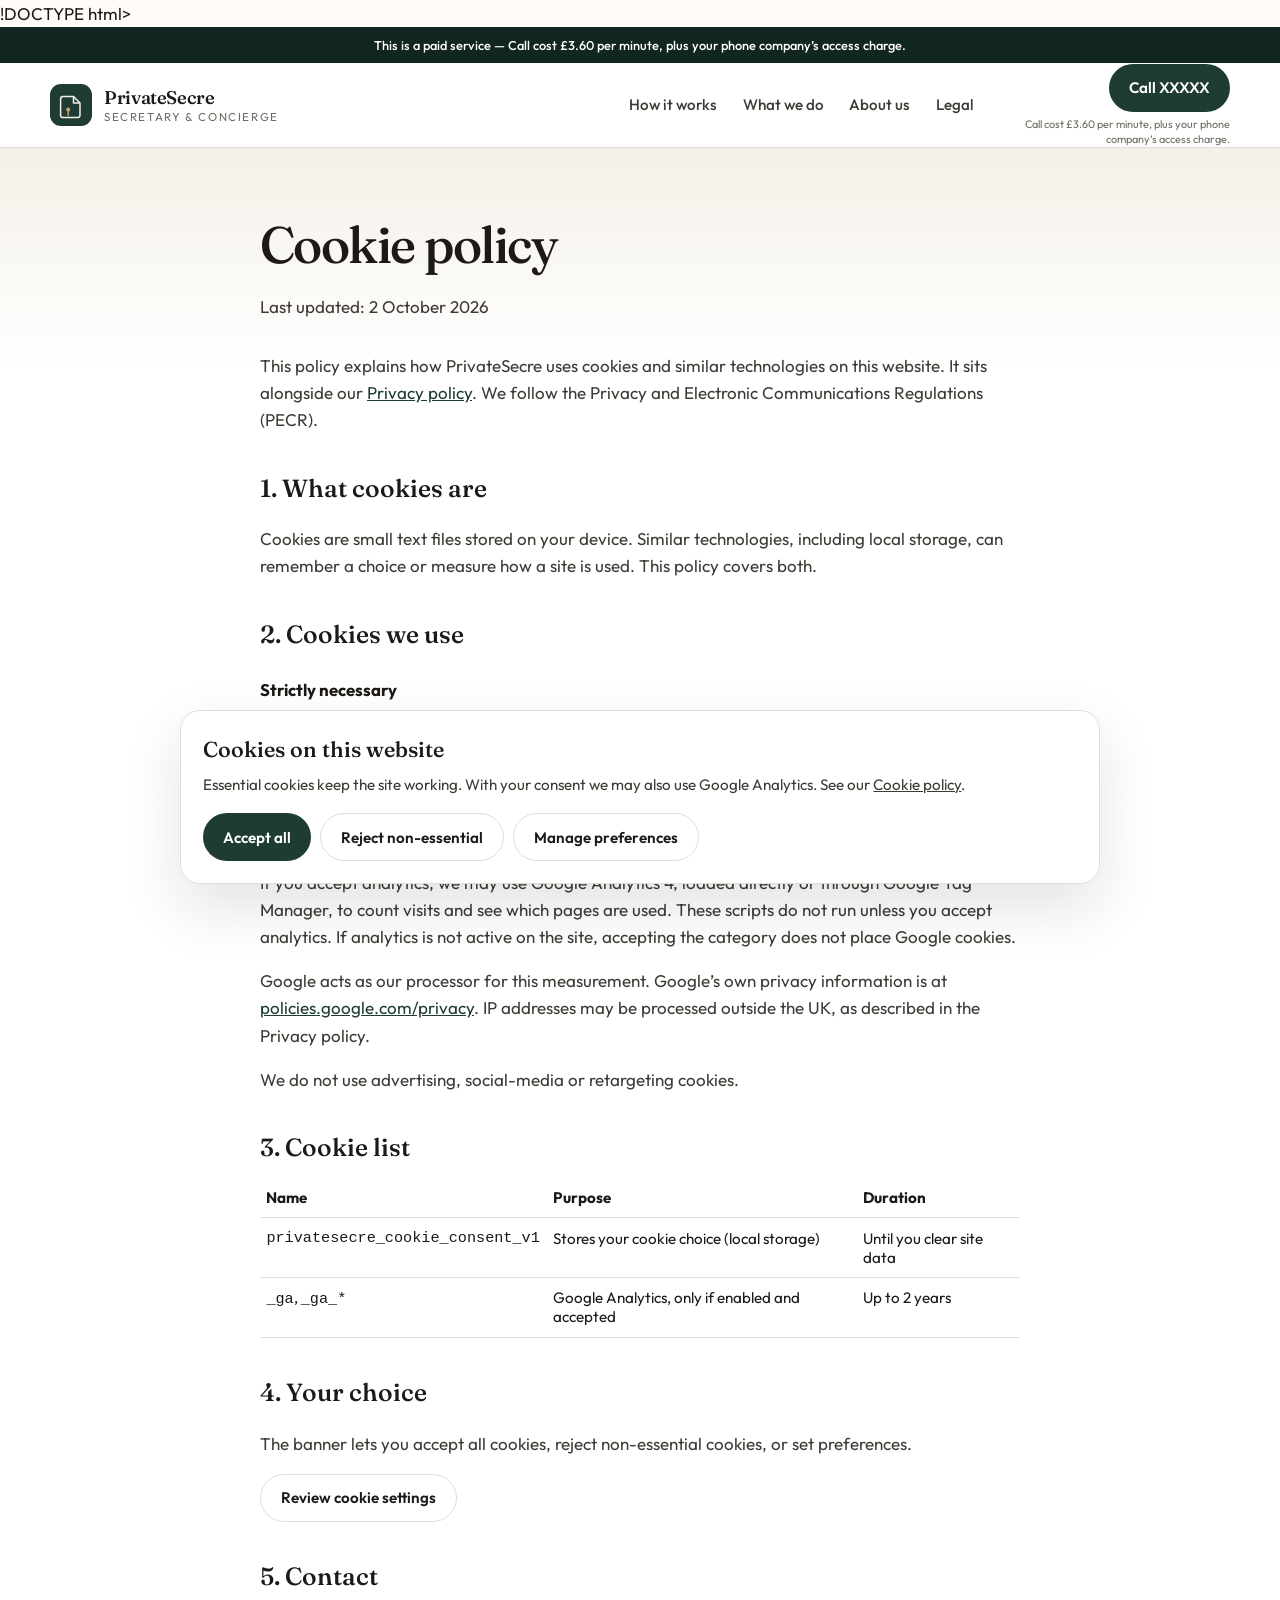
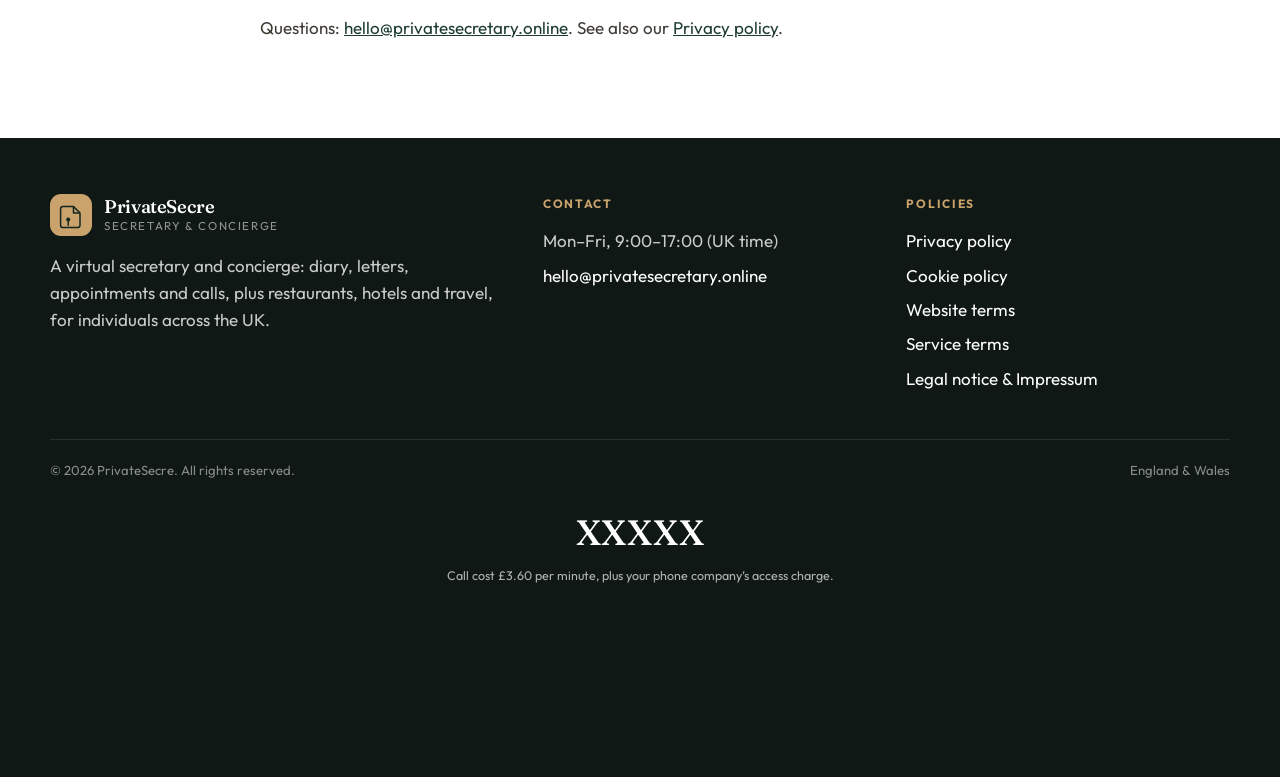
==== cookies.html @ 98eae557 "Rebrand the site as PrivateSecre for privatesecretary.online. Co-authored-by: Cursor <cursoragent@cu" ====
!DOCTYPE html>
<html lang="en-GB">
  <head>
    <meta charset="UTF-8" />
    <meta name="viewport" content="width=device-width, initial-scale=1.0" />
    <title>Cookie policy | PrivateSecre</title>
    <link rel="preconnect" href="https://fonts.googleapis.com" />
    <link rel="preconnect" href="https://fonts.gstatic.com" crossorigin />
    <link href="https://fonts.googleapis.com/css2?family=Fraunces:opsz,wght@9..144,520;9..144,560&family=Outfit:wght@400;500;600&display=swap" rel="stylesheet" />
    <link rel="stylesheet" href="css/styles.css" />
    <link rel="icon" href="favicon.svg" type="image/svg+xml" />
    <link rel="apple-touch-icon" href="favicon.svg" />
    <meta name="theme-color" content="#1e3c34" />
    <script src="js/config.js" defer></script>
    <script src="js/site.js" defer></script>
  </head>
  <body>
    <header class="site-header">
      <p class="paid-banner">This is a paid service — Call cost £3.60 per minute, plus your phone company’s access charge.</p>
      <div class="wrap header-bar">
        <a class="logo" href="index.html">
          <svg class="logo-mark" viewBox="0 0 42 42" aria-hidden="true">
            <rect width="42" height="42" rx="11" fill="#1e3c34" />
            <path d="M13 12.5h10.5L30 19v12.2a2.4 2.4 0 0 1-2.4 2.4H13a2.4 2.4 0 0 1-2.4-2.4V14.9a2.4 2.4 0 0 1 2.4-2.4z" fill="none" stroke="#f4efe6" stroke-width="1.5" stroke-linejoin="round" />
            <path d="M23.5 12.5V19H30" fill="none" stroke="#f4efe6" stroke-width="1.5" stroke-linejoin="round" />
            <circle cx="18.2" cy="25.6" r="2.05" fill="#c9a36b" />
            <path d="M18.2 27.7v3.5" stroke="#c9a36b" stroke-width="1.45" stroke-linecap="round" />
          </svg>
          <span class="logo-text"><strong>PrivateSecre</strong><span>Secretary &amp; Concierge</span></span>
        </a>
        <button class="menu-btn" type="button" aria-expanded="false" aria-label="Open menu">
          <svg width="20" height="20" viewBox="0 0 20 20" fill="none" stroke="currentColor" stroke-width="1.6"><path d="M3 5h14M3 10h14M3 15h14" /></svg>
        </button>
        <nav class="site-nav" aria-label="Primary">
          <a href="index.html#how">How it works</a>
          <a href="index.html#services">What we do</a>
          <a href="index.html#about">About us</a>
          <a href="legal.html">Legal</a>
        </nav>
        <div class="header-call">
          <a class="btn btn-navy" href="tel:XXXXX">Call XXXXX</a>
          <p class="call-note">Call cost £3.60 per minute, plus your phone company’s access charge.</p>
        </div>
      </div>
    </header>
    <main class="legal">
      <div class="wrap legal-body">
        <h1>Cookie policy</h1>
        <p class="updated">Last updated: 2 October 2026</p>
        <p>This policy explains how PrivateSecre uses cookies and similar technologies on this website. It sits alongside our <a href="privacy.html">Privacy policy</a>. We follow the Privacy and Electronic Communications Regulations (PECR).</p>
        <h2>1. What cookies are</h2>
        <p>Cookies are small text files stored on your device. Similar technologies, including local storage, can remember a choice or measure how a site is used. This policy covers both.</p>
        <h2>2. Cookies we use</h2>
        <h3>Strictly necessary</h3>
        <p>We store your cookie choice so we do not ask you on every page, and so non-essential scripts stay off until you accept them. This does not need consent under PECR. The site does not use this storage for advertising.</p>
        <h3>Analytics</h3>
        <p>If you accept analytics, we may use Google Analytics 4, loaded directly or through Google Tag Manager, to count visits and see which pages are used. These scripts do not run unless you accept analytics. If analytics is not active on the site, accepting the category does not place Google cookies.</p>
        <p>Google acts as our processor for this measurement. Google’s own privacy information is at <a href="https://policies.google.com/privacy" rel="noopener noreferrer">policies.google.com/privacy</a>. IP addresses may be processed outside the UK, as described in the Privacy policy.</p>
        <p>We do not use advertising, social-media or retargeting cookies.</p>
        <h2>3. Cookie list</h2>
        <table class="cookie-table">
          <thead><tr><th>Name</th><th>Purpose</th><th>Duration</th></tr></thead>
          <tbody>
            <tr><td><code>privatesecre_cookie_consent_v1</code></td><td>Stores your cookie choice (local storage)</td><td>Until you clear site data</td></tr>
            <tr><td><code>_ga</code>, <code>_ga_*</code></td><td>Google Analytics, only if enabled and accepted</td><td>Up to 2 years</td></tr>
          </tbody>
        </table>
        <h2>4. Your choice</h2>
        <p>The banner lets you accept all cookies, reject non-essential cookies, or set preferences.</p>
        <p><button type="button" class="btn btn-ghost" onclick="window.PRIVATESECRE_COOKIES && window.PRIVATESECRE_COOKIES.reopenBanner()">Review cookie settings</button></p>
        <h2>5. Contact</h2>
        <p>Questions: <a href="mailto:hello@privatesecretary.online">hello@privatesecretary.online</a>. See also our <a href="privacy.html">Privacy policy</a>.</p>
      </div>
    </main>
    <footer class="site-footer">
      <div class="wrap">
        <div class="footer-grid">
          <div class="footer-brand">
            <a class="logo" href="index.html">
              <svg class="logo-mark" viewBox="0 0 42 42" aria-hidden="true"><rect width="42" height="42" rx="11" fill="#c9a36b" /><path d="M13 12.5h10.5L30 19v12.2a2.4 2.4 0 0 1-2.4 2.4H13a2.4 2.4 0 0 1-2.4-2.4V14.9a2.4 2.4 0 0 1 2.4-2.4z" fill="none" stroke="#122620" stroke-width="1.5" stroke-linejoin="round" /><path d="M23.5 12.5V19H30" fill="none" stroke="#122620" stroke-width="1.5" stroke-linejoin="round" /><circle cx="18.2" cy="25.6" r="2.05" fill="#122620" /><path d="M18.2 27.7v3.5" stroke="#122620" stroke-width="1.45" stroke-linecap="round" /></svg>
              <span class="logo-text"><strong>PrivateSecre</strong><span>Secretary &amp; Concierge</span></span>
            </a>
            <p>A virtual secretary and concierge: diary, letters, appointments and calls, plus restaurants, hotels and travel, for individuals across the UK.</p>
          </div>
          <div>
            <h2>Contact</h2>
            <ul>
              <li>Mon–Fri, 9:00–17:00 (UK time)</li>
              <li><a href="mailto:hello@privatesecretary.online">hello@privatesecretary.online</a></li>
            </ul>
          </div>
          <div>
            <h2>Policies</h2>
            <ul>
              <li><a href="privacy.html">Privacy policy</a></li>
              <li><a href="cookies.html">Cookie policy</a></li>
              <li><a href="terms.html">Website terms</a></li>
              <li><a href="service.html">Service terms</a></li>
              <li><a href="legal.html">Legal notice &amp; Impressum</a></li>
            </ul>
          </div>
        </div>
        <div class="footer-base">
          <span>&copy; 2026 PrivateSecre. All rights reserved.</span>
          <span>England &amp; Wales</span>
        </div>
        <div class="footer-cta">
          <p class="footer-phone"><a href="tel:XXXXX">XXXXX</a></p>
          <p class="call-note call-note-light">Call cost £3.60 per minute, plus your phone company’s access charge.</p>
        </div>
      </div>
    </footer>
    <div id="cookie-banner" class="cookie-banner" role="dialog" aria-labelledby="cookie-title">
      <div class="cookie-card">
        <h2 id="cookie-title">Cookies on this website</h2>
        <p>Essential cookies keep the site working. With your consent we may also use Google Analytics. See our <a href="cookies.html">Cookie policy</a>.</p>
        <div class="cookie-actions">
          <button type="button" class="btn btn-navy" data-cookie-accept-all>Accept all</button>
          <button type="button" class="btn btn-ghost" data-cookie-reject>Reject non-essential</button>
          <button type="button" class="btn btn-ghost" data-cookie-manage>Manage preferences</button>
        </div>
        <div id="cookie-panel" class="cookie-panel">
          <div class="cookie-option">
            <input type="checkbox" id="cookie-essential" checked disabled />
            <div><label for="cookie-essential">Strictly necessary</label><p>Required for cookie consent. Always on.</p></div>
          </div>
          <div class="cookie-option">
            <input type="checkbox" id="cookie-analytics" />
            <div><label for="cookie-analytics">Analytics (Google)</label><p>Loaded only if you consent and tracking is switched on in our configuration.</p></div>
          </div>
          <button type="button" class="btn btn-navy" data-cookie-save>Save preferences</button>
        </div>
      </div>
    </div>
  </body>
</html>
---- css/styles.css ----
:root {
  --ink: #1c1916;
  --ink-soft: #3e3a34;
  --muted: #6f6a62;
  --line: #e4ddd2;
  --paper: #f4f0e8;
  --white: #fffcf8;
  --navy: #1e3c34;
  --navy-deep: #122620;
  --gold: #c9a36b;
  --gold-soft: #f3e8d8;
  --radius: 18px;
  --shadow: 0 24px 60px rgba(20, 24, 31, 0.12);
  --serif: "Fraunces", "Iowan Old Style", Georgia, serif;
  --sans: "Outfit", system-ui, sans-serif;
  --max: 1180px;
}

*,
*::before,
*::after {
  box-sizing: border-box;
}

html {
  scroll-behavior: smooth;
}

body {
  margin: 0;
  color: var(--ink);
  background: var(--white);
  font-family: var(--sans);
  font-size: 1.0625rem;
  line-height: 1.6;
  -webkit-font-smoothing: antialiased;
}

img {
  max-width: 100%;
  display: block;
}

a {
  color: inherit;
}

.wrap {
  width: min(100% - 2.75rem, var(--max));
  margin-inline: auto;
}

/* ——— Header ——— */
.site-header {
  position: sticky;
  top: 0;
  z-index: 50;
  background: rgba(255, 255, 255, 0.94);
  backdrop-filter: blur(16px);
  border-bottom: 1px solid var(--line);
}

.paid-banner {
  margin: 0;
  padding: 0.55rem 1.25rem;
  background: var(--navy-deep);
  color: #fff;
  text-align: center;
  font-size: 0.8rem;
  line-height: 1.45;
  font-weight: 500;
}

.header-bar {
  display: flex;
  align-items: center;
  gap: 1.5rem;
  min-height: 84px;
}

.logo {
  display: flex;
  align-items: center;
  gap: 0.75rem;
  text-decoration: none;
  flex-shrink: 0;
}

.logo-mark {
  width: 42px;
  height: 42px;
}

.logo-text {
  display: flex;
  flex-direction: column;
  line-height: 1.05;
}

.logo-text strong {
  font-family: var(--serif);
  font-weight: 560;
  font-size: 1.15rem;
  letter-spacing: -0.02em;
}

.logo-text span {
  font-size: 0.72rem;
  letter-spacing: 0.14em;
  text-transform: uppercase;
  color: var(--muted);
  margin-top: 0.2rem;
}

.site-nav {
  display: flex;
  align-items: center;
  gap: 1.6rem;
  margin-left: auto;
}

.site-nav a {
  text-decoration: none;
  font-size: 0.95rem;
  font-weight: 500;
  color: var(--ink-soft);
}

.site-nav a:hover,
.site-nav a[aria-current="page"] {
  color: var(--ink);
}

.header-call {
  display: flex;
  flex-direction: column;
  align-items: flex-end;
  gap: 0.3rem;
  margin-left: 0.75rem;
  max-width: 220px;
}

.header-call .call-note {
  text-align: right;
  font-size: 0.68rem;
}

.header-number {
  text-decoration: none;
  text-align: right;
}

.header-number small {
  display: block;
  font-size: 0.68rem;
  letter-spacing: 0.12em;
  text-transform: uppercase;
  color: var(--muted);
}

.header-number strong {
  font-family: var(--serif);
  font-size: 1.15rem;
  font-weight: 560;
  letter-spacing: 0.01em;
}

.btn {
  display: inline-flex;
  align-items: center;
  justify-content: center;
  gap: 0.45rem;
  min-height: 48px;
  padding: 0.7rem 1.25rem;
  border-radius: 999px;
  border: 0;
  text-decoration: none;
  font-family: var(--sans);
  font-weight: 600;
  font-size: 0.95rem;
  cursor: pointer;
}

.btn-navy {
  background: var(--navy);
  color: #fff;
}

.btn-navy:hover {
  background: var(--navy-deep);
}

.btn-gold {
  background: var(--gold);
  color: #1c1916;
}

.btn-gold:hover {
  filter: brightness(1.05);
}

.btn-ghost {
  background: transparent;
  color: var(--ink);
  border: 1px solid var(--line);
}

.menu-btn {
  display: none;
  margin-left: auto;
  width: 46px;
  height: 46px;
  border-radius: 12px;
  border: 1px solid var(--line);
  background: #fff;
  cursor: pointer;
}

/* ——— Hero ——— */
.hero {
  background: var(--navy-deep);
  color: #fff;
  padding: 3.5rem 0 4.5rem;
}

.hero-grid {
  display: grid;
  grid-template-columns: 1.05fr 0.95fr;
  gap: 4rem;
  align-items: center;
}

.kicker {
  display: inline-flex;
  align-items: center;
  gap: 0.6rem;
  margin: 0 0 1.25rem;
  font-size: 0.78rem;
  font-weight: 600;
  letter-spacing: 0.16em;
  text-transform: uppercase;
  color: var(--gold);
}

.kicker::before {
  content: "";
  width: 28px;
  height: 1px;
  background: var(--gold);
}

.hero h1 {
  margin: 0 0 1.25rem;
  font-family: var(--serif);
  font-weight: 520;
  font-size: clamp(2.7rem, 5vw, 4.4rem);
  line-height: 1.02;
  letter-spacing: -0.035em;
}

.hero h1 em {
  font-style: italic;
  font-weight: 480;
  color: #f4efe6;
}

.lede {
  margin: 0 0 2rem;
  max-width: 38rem;
  font-size: 1.15rem;
  color: var(--ink-soft);
}

.hero .lede {
  color: rgba(255, 255, 255, 0.78);
}

.hero .hours {
  color: rgba(255, 255, 255, 0.62);
}

.hero-actions {
  display: flex;
  flex-wrap: wrap;
  align-items: flex-start;
  gap: 1.25rem;
  margin-bottom: 1.75rem;
}

.cta {
  display: flex;
  flex-direction: column;
  align-items: flex-start;
  gap: 0.45rem;
}

.cta-center {
  align-items: center;
  text-align: center;
}

.call-note {
  margin: 0;
  max-width: 26rem;
  font-size: 0.78rem;
  line-height: 1.4;
  color: var(--muted);
}

.call-note-light {
  color: rgba(255, 255, 255, 0.68);
}

.call-note-on-navy {
  margin-top: 0.75rem;
  color: rgba(255, 255, 255, 0.72);
  text-align: right;
}

.footer-cta {
  display: flex;
  flex-direction: column;
  align-items: center;
  margin-top: 1.5rem;
}

.footer-cta .call-note,
.cta-center .call-note {
  text-align: center;
}

.btn-xl {
  min-height: 56px;
  padding: 0.9rem 1.6rem;
  font-size: 1.02rem;
}

.hours {
  margin: 0;
  color: var(--muted);
  font-size: 0.92rem;
}

.trust-row {
  display: flex;
  flex-wrap: wrap;
  gap: 0.6rem;
  margin-top: 1.75rem;
  padding: 0;
  list-style: none;
}

.trust-row li {
  padding: 0.45rem 0.75rem;
  border-radius: 999px;
  background: #fff;
  border: 1px solid var(--line);
  font-size: 0.82rem;
  color: var(--ink-soft);
}

.hero .trust-row li {
  background: rgba(255, 255, 255, 0.08);
  border-color: rgba(255, 255, 255, 0.16);
  color: rgba(255, 255, 255, 0.86);
}

.hero-stage {
  display: grid;
  grid-template-columns: minmax(0, 0.95fr) minmax(0, 1.05fr);
  gap: 3rem;
  align-items: center;
}

.hero-copy {
  padding-bottom: 0;
}

.film {
  display: grid;
  grid-template-columns: 1.15fr 0.85fr;
  grid-template-rows: 1.2fr 0.8fr;
  gap: 0.75rem;
  height: 540px;
}

.film figure {
  position: relative;
  margin: 0;
  overflow: hidden;
  border-radius: 18px;
}

.film figure:first-child {
  grid-row: 1 / span 2;
}

.film img {
  width: 100%;
  height: 100%;
  object-fit: cover;
  object-position: center;
}

.film figcaption {
  position: absolute;
  left: 12px;
  bottom: 12px;
  padding: 0.32rem 0.7rem;
  border-radius: 999px;
  background: rgba(255, 255, 255, 0.94);
  font-size: 0.7rem;
  font-weight: 600;
  letter-spacing: 0.12em;
  text-transform: uppercase;
  color: var(--navy);
}

.hero-figure {
  position: relative;
  margin: 0;
}

.hero-figure img {
  width: 100%;
  height: 620px;
  object-fit: cover;
  border-radius: 28px;
  box-shadow: var(--shadow);
}

.hero-card {
  position: absolute;
  left: -28px;
  bottom: 28px;
  width: min(280px, 80%);
  padding: 1.15rem 1.2rem;
  background: #fff;
  border-radius: 16px;
  box-shadow: var(--shadow);
}

.hero-card span {
  display: block;
  font-size: 0.72rem;
  letter-spacing: 0.12em;
  text-transform: uppercase;
  color: var(--muted);
}

.hero-card strong {
  display: block;
  margin-top: 0.25rem;
  font-family: var(--serif);
  font-size: 1.55rem;
  font-weight: 560;
}

.hero-card p {
  margin: 0.35rem 0 0;
  font-size: 0.88rem;
  color: var(--ink-soft);
}

/* ——— Sections ——— */
.section {
  padding: 5.5rem 0;
}

.section-paper {
  background: var(--paper);
}

.section-head {
  display: grid;
  grid-template-columns: 180px 1fr;
  gap: 2rem;
  margin-bottom: 2.75rem;
  align-items: start;
}

.section-index {
  font-size: 0.78rem;
  letter-spacing: 0.16em;
  text-transform: uppercase;
  color: var(--gold);
  font-weight: 600;
}

.section-head h2 {
  margin: 0 0 0.6rem;
  font-family: var(--serif);
  font-weight: 520;
  font-size: clamp(2rem, 3.4vw, 3rem);
  letter-spacing: -0.03em;
  line-height: 1.08;
}

.section-head p {
  margin: 0;
  max-width: 40rem;
  color: var(--ink-soft);
}

.split {
  display: grid;
  grid-template-columns: 1.05fr 0.95fr;
  gap: 3.5rem;
  align-items: center;
}

.portrait {
  margin: 0;
  position: relative;
}

.portrait img {
  width: 100%;
  height: 460px;
  object-fit: cover;
  object-position: center;
  border-radius: 24px;
}

.portrait figcaption {
  margin-top: 0.75rem;
  font-size: 0.82rem;
  color: var(--muted);
}

.copy p {
  margin: 0 0 1rem;
  color: var(--ink-soft);
}

.copy p:last-child {
  margin-bottom: 0;
}

.services {
  display: grid;
  grid-template-columns: 1fr 1fr;
  gap: 0;
  border-top: 1px solid var(--line);
}

.service {
  padding: 1.6rem 1.5rem 1.6rem 0;
  border-bottom: 1px solid var(--line);
}

.service:nth-child(odd) {
  padding-right: 2.5rem;
  border-right: 1px solid var(--line);
}

.service:nth-child(even) {
  padding-left: 2.5rem;
}

.service-no {
  display: block;
  margin-bottom: 0.45rem;
  font-size: 0.75rem;
  letter-spacing: 0.14em;
  color: var(--gold);
  font-weight: 600;
}

.service h3 {
  margin: 0 0 0.4rem;
  font-size: 1.15rem;
  font-weight: 600;
}

.service p {
  margin: 0;
  color: var(--ink-soft);
  font-size: 0.98rem;
}

.reasons {
  display: grid;
  grid-template-columns: repeat(3, 1fr);
  gap: 1.25rem;
}

.reason {
  padding: 1.6rem 1.4rem 1.5rem;
  background: #fff;
  border-radius: 20px;
  border: 1px solid var(--line);
}

.reason h3 {
  margin: 0.9rem 0 0.45rem;
  font-family: var(--serif);
  font-weight: 520;
  font-size: 1.45rem;
}

.reason p {
  margin: 0;
  color: var(--ink-soft);
  font-size: 0.98rem;
}

.reason-icon {
  width: 42px;
  height: 42px;
  border-radius: 12px;
  display: grid;
  place-items: center;
  background: var(--gold-soft);
  color: #7a5b2e;
}

/* ——— Collage, scenes, gallery ——— */
.collage {
  display: grid;
  grid-template-columns: 1.35fr 0.9fr;
  grid-template-rows: 1fr 1fr;
  gap: 0.8rem;
  min-height: 560px;
}

.collage figure {
  position: relative;
  margin: 0;
  overflow: hidden;
  border-radius: 24px;
  box-shadow: var(--shadow);
}

.collage-main {
  grid-row: 1 / span 2;
}

.collage img {
  width: 100%;
  height: 100%;
  object-fit: cover;
}

.collage figcaption {
  position: absolute;
  left: 14px;
  bottom: 14px;
  padding: 0.38rem 0.75rem;
  border-radius: 999px;
  background: rgba(255, 255, 255, 0.94);
  font-size: 0.72rem;
  font-weight: 600;
  letter-spacing: 0.12em;
  text-transform: uppercase;
  color: var(--navy);
}

.scenes {
  padding: 2.75rem 0 0.5rem;
  background: #fff;
}

.scenes-row {
  display: grid;
  grid-template-columns: repeat(4, 1fr);
  gap: 0.8rem;
}

.scene {
  position: relative;
  display: block;
  height: 240px;
  border-radius: 18px;
  overflow: hidden;
  text-decoration: none;
}

.scene img {
  width: 100%;
  height: 100%;
  object-fit: cover;
  object-position: center;
  transition: transform 0.45s ease;
}

.scene:hover img {
  transform: scale(1.06);
}

.scene::after {
  content: "";
  position: absolute;
  inset: 0;
  background: linear-gradient(180deg, transparent 35%, rgba(12, 18, 32, 0.62));
}

.scene span {
  position: absolute;
  z-index: 1;
  left: 14px;
  bottom: 12px;
  color: #fff;
  font-weight: 600;
  letter-spacing: 0.01em;
}

.gallery {
  display: grid;
  grid-template-columns: repeat(3, 1fr);
  gap: 1.1rem;
}

.shot {
  background: #fff;
  border-radius: 22px;
  overflow: hidden;
  border: 1px solid rgba(28, 43, 74, 0.08);
  box-shadow: 0 16px 40px rgba(20, 24, 31, 0.06);
}

.shot img {
  width: 100%;
  height: 188px;
  object-fit: cover;
}

.shot-body {
  padding: 0.95rem 1.05rem 1.15rem;
}

.shot-body span {
  font-size: 0.72rem;
  letter-spacing: 0.14em;
  color: var(--gold);
  font-weight: 600;
}

.shot-body h3 {
  margin: 0.2rem 0 0.35rem;
  font-size: 1.12rem;
  font-weight: 600;
}

.shot-body p {
  margin: 0;
  color: var(--ink-soft);
  font-size: 0.92rem;
}

.steps {
  display: grid;
  grid-template-columns: repeat(3, 1fr);
  gap: 1.1rem;
  margin: 0;
  padding: 0;
  list-style: none;
}

.steps li {
  background: #fff;
  border-radius: 22px;
  overflow: hidden;
  border: 1px solid var(--line);
}

.steps img {
  width: 100%;
  height: 176px;
  object-fit: cover;
}

.steps li > div {
  padding: 1rem 1.1rem 1.2rem;
}

.steps span {
  font-family: var(--serif);
  font-size: 1.7rem;
  color: var(--gold);
  line-height: 1;
}

.steps h3 {
  margin: 0.2rem 0 0.35rem;
  font-family: var(--serif);
  font-weight: 520;
  font-size: 1.45rem;
}

.steps p {
  margin: 0;
  color: var(--ink-soft);
  font-size: 0.95rem;
}

.section-why {
  background: #fff;
  border-top: 1px solid var(--line);
}

.rail {
  display: grid;
  grid-template-columns: repeat(3, 1fr);
  gap: 0;
  margin: 0;
  padding: 0;
  list-style: none;
  border-top: 1px solid var(--line);
}

.rail li {
  padding: 1.4rem 1.5rem 0 0;
  border-right: 1px solid var(--line);
}

.rail li:last-child {
  border-right: 0;
  padding-right: 0;
}

.rail li + li {
  padding-left: 1.5rem;
}

.rail img {
  width: 100%;
  height: 220px;
  object-fit: cover;
  object-position: center;
  border-radius: 18px;
  margin-bottom: 1.1rem;
}

.rail span {
  font-family: var(--serif);
  font-size: 1.7rem;
  color: var(--gold);
  line-height: 1;
}

.rail h3 {
  margin: 0.2rem 0 0.35rem;
  font-family: var(--serif);
  font-weight: 520;
  font-size: 1.45rem;
}

.rail p {
  margin: 0;
  color: var(--ink-soft);
  font-size: 0.95rem;
}

.desk {
  display: grid;
  grid-template-columns: 1.05fr 0.95fr;
  gap: 2.5rem;
  align-items: start;
}

.desk-label {
  margin: 0 0 0.4rem;
  font-size: 0.78rem;
  font-weight: 600;
  letter-spacing: 0.16em;
  text-transform: uppercase;
  color: var(--gold);
}

.ledger {
  margin: 0;
  padding: 0;
  list-style: none;
}

.ledger li {
  display: grid;
  grid-template-columns: 2.4rem 1fr;
  gap: 0.85rem;
  padding: 1rem 0;
  border-bottom: 1px solid var(--line);
}

.ledger span {
  font-family: var(--serif);
  font-size: 1.05rem;
  color: var(--gold);
  padding-top: 0.15rem;
}

.ledger h3 {
  margin: 0 0 0.2rem;
  font-size: 1.08rem;
  font-weight: 600;
}

.ledger p {
  margin: 0;
  color: var(--ink-soft);
  font-size: 0.95rem;
}

.desk-bookings {
  display: grid;
  gap: 0.85rem;
}

.booking {
  display: grid;
  grid-template-columns: 148px 1fr;
  gap: 1rem;
  align-items: center;
  padding: 0.7rem;
  background: #fff;
  border-radius: 18px;
  border: 1px solid rgba(28, 43, 74, 0.08);
}

.booking img {
  width: 148px;
  height: 112px;
  object-fit: cover;
  object-position: center;
  border-radius: 12px;
}

.booking span {
  font-size: 0.72rem;
  letter-spacing: 0.14em;
  color: var(--gold);
  font-weight: 600;
}

.booking h3 {
  margin: 0.1rem 0 0.25rem;
  font-size: 1.05rem;
}

.booking p {
  margin: 0;
  color: var(--ink-soft);
  font-size: 0.9rem;
}

.about-layout {
  display: grid;
  grid-template-columns: 1.05fr 0.95fr;
  gap: 3.5rem;
  align-items: start;
}

.about-intro h2 {
  margin: 0 0 0.7rem;
  font-family: var(--serif);
  font-weight: 520;
  font-size: clamp(2rem, 3.4vw, 3rem);
  letter-spacing: -0.03em;
  line-height: 1.08;
}

.about-lead {
  margin: 0 0 1.25rem;
  color: var(--ink-soft);
  font-size: 1.08rem;
}

.about-layout .portrait img {
  height: 560px;
}

.section-head-light h2 {
  color: #fff;
}

.section-head-light p {
  color: rgba(255, 255, 255, 0.78);
}

.section-why .reason {
  background: var(--paper);
  border: 0;
}

/* ——— Call band ——— */
.call-band {
  margin: 0;
  padding: 0;
  background: var(--navy);
}

.call-panel {
  display: grid;
  grid-template-columns: 1.2fr 0.8fr;
  gap: 2rem;
  align-items: center;
  padding: 3.25rem 0;
  border-radius: 0;
  background: transparent;
  color: #fff;
  overflow: hidden;
  position: relative;
}

.call-panel h2 {
  margin: 0 0 0.6rem;
  font-family: var(--serif);
  font-weight: 500;
  font-size: clamp(2rem, 3vw, 2.8rem);
  letter-spacing: -0.03em;
  line-height: 1.08;
}

.call-panel p {
  margin: 0;
  color: rgba(255, 255, 255, 0.78);
  max-width: 36rem;
}

.call-side {
  justify-self: end;
  text-align: right;
}

.call-side .big-number {
  display: block;
  margin: 0 0 1rem;
  font-family: var(--serif);
  font-size: clamp(1.8rem, 3vw, 2.4rem);
  text-decoration: none;
  letter-spacing: 0.01em;
}

.call-side small {
  display: block;
  margin-bottom: 1rem;
  color: rgba(255, 255, 255, 0.65);
}

.mid-cta {
  margin-top: 2.25rem;
}

/* ——— Footer ——— */
.site-footer {
  background: #101816;
  color: rgba(255, 255, 255, 0.78);
  padding: 3.5rem 0 1.5rem;
}

body:has(#cookie-banner.is-visible) .site-footer {
  padding-bottom: 12rem;
}

.footer-grid {
  display: grid;
  grid-template-columns: 1.4fr 1fr 1fr;
  gap: 2.5rem;
  padding-bottom: 2.5rem;
  border-bottom: 1px solid rgba(255, 255, 255, 0.1);
}

.site-footer .logo-text strong,
.site-footer .logo-text span {
  color: #fff;
}

.site-footer .logo-text span {
  color: rgba(255, 255, 255, 0.55);
}

.footer-brand p {
  margin: 1rem 0 0;
  max-width: 28rem;
}

.site-footer h2 {
  margin: 0 0 0.9rem;
  font-size: 0.75rem;
  letter-spacing: 0.14em;
  text-transform: uppercase;
  color: var(--gold);
}

.site-footer ul {
  margin: 0;
  padding: 0;
  list-style: none;
}

.site-footer li {
  margin: 0 0 0.45rem;
}

.site-footer a {
  color: #fff;
  text-decoration: none;
}

.site-footer a:hover {
  text-decoration: underline;
}

.footer-phone {
  scroll-margin: 8rem 0 2rem;
  margin: 0 0 0.35rem;
  text-align: center;
  font-family: var(--serif);
  font-size: clamp(1.7rem, 3vw, 2.2rem);
  letter-spacing: 0.02em;
  font-weight: 520;
}

.footer-phone a {
  color: #fff;
  text-decoration: none;
}

.footer-base {
  display: flex;
  justify-content: space-between;
  gap: 1rem;
  flex-wrap: wrap;
  padding-top: 1.25rem;
  font-size: 0.82rem;
  color: rgba(255, 255, 255, 0.5);
}

/* ——— Legal ——— */
.legal {
  padding: 3.5rem 0 5rem;
  background: linear-gradient(180deg, var(--paper), #fff 220px);
}

.legal h1 {
  margin: 0 0 0.4rem;
  font-family: var(--serif);
  font-weight: 520;
  font-size: clamp(2.2rem, 4vw, 3.2rem);
  letter-spacing: -0.03em;
}

.updated {
  margin: 0 0 2rem;
  color: var(--muted);
}

.legal-body {
  max-width: 760px;
}

.legal-body h2 {
  margin: 2.2rem 0 0.6rem;
  font-family: var(--serif);
  font-weight: 540;
  font-size: 1.55rem;
}

.legal-body h3 {
  margin: 1.4rem 0 0.4rem;
  font-size: 1.05rem;
}

.legal-body p,
.legal-body li {
  color: var(--ink-soft);
}

.legal-body a {
  color: var(--navy);
}

.ph {
  background: var(--gold-soft);
  color: #6b4e24;
  padding: 0.05em 0.35em;
  border-radius: 4px;
  font-family: ui-monospace, monospace;
  font-size: 0.88em;
}

.cookie-table {
  width: 100%;
  border-collapse: collapse;
  font-size: 0.95rem;
}

.cookie-table th,
.cookie-table td {
  text-align: left;
  padding: 0.65rem 0.4rem;
  border-bottom: 1px solid var(--line);
  vertical-align: top;
}

/* ——— Cookies ——— */
.cookie-banner {
  position: fixed;
  z-index: 80;
  left: 1rem;
  right: 1rem;
  bottom: 1rem;
  display: none;
}

.cookie-banner.is-visible {
  display: block;
}

.cookie-card {
  width: min(920px, 100%);
  margin: 0 auto;
  padding: 1.35rem 1.4rem;
  background: #fff;
  border: 1px solid var(--line);
  border-radius: 20px;
  box-shadow: var(--shadow);
}

.cookie-card h2 {
  margin: 0 0 0.35rem;
  font-family: var(--serif);
  font-size: 1.35rem;
  font-weight: 540;
}

.cookie-card p {
  margin: 0 0 1rem;
  color: var(--ink-soft);
  font-size: 0.95rem;
}

.cookie-actions {
  display: flex;
  flex-wrap: wrap;
  gap: 0.55rem;
}

.cookie-panel {
  display: none;
  margin-top: 1rem;
  padding-top: 1rem;
  border-top: 1px solid var(--line);
}

.cookie-panel.is-open {
  display: block;
}

.cookie-option {
  display: flex;
  gap: 0.75rem;
  margin-bottom: 0.9rem;
}

.cookie-option label {
  font-weight: 600;
}

.cookie-option p {
  margin: 0.2rem 0 0;
  font-size: 0.85rem;
}

@media (max-width: 980px) {
  .menu-btn {
    display: grid;
    place-items: center;
  }

  .site-nav,
  .header-call {
    display: none;
  }

  .site-header.is-open .site-nav,
  .site-header.is-open .header-call {
    display: flex;
  }

  .site-header.is-open .header-bar {
    flex-wrap: wrap;
    padding-bottom: 1rem;
  }

  .site-header.is-open .site-nav {
    order: 4;
    width: 100%;
    flex-direction: column;
    align-items: flex-start;
    margin: 0;
    padding-top: 0.5rem;
    gap: 0.85rem;
  }

  .site-header.is-open .header-call {
    order: 5;
    width: 100%;
    max-width: none;
    margin: 0;
    padding: 0.75rem 0 0;
    align-items: flex-start;
    border-top: 1px solid var(--line);
  }

  .site-header.is-open .header-call .call-note,
  .call-note-on-navy {
    text-align: left;
  }

  .hero-grid,
  .hero-stage,
  .split,
  .reasons,
  .footer-grid,
  .call-panel,
  .section-head,
  .collage,
  .gallery,
  .steps,
  .rail,
  .desk,
  .about-layout {
    grid-template-columns: 1fr;
  }

  .hero-copy {
    padding-bottom: 0;
  }

  .hero {
    padding-bottom: 2.75rem;
  }

  .film {
    height: auto;
    grid-template-rows: 280px 190px;
  }

  .scenes {
    padding-top: 1.75rem;
  }

  .scene {
    height: 180px;
  }

  .rail img {
    height: 200px;
  }

  .rail li,
  .rail li + li {
    padding: 1.25rem 0;
    border-right: 0;
    border-bottom: 1px solid var(--line);
  }

  .booking {
    grid-template-columns: 120px 1fr;
  }

  .booking img {
    width: 100%;
    height: 96px;
  }

  .about-layout .portrait img {
    height: 360px;
  }

  .scenes-row {
    grid-template-columns: 1fr 1fr;
  }

  .collage {
    min-height: 0;
  }

  .collage-main {
    grid-row: auto;
    min-height: 320px;
  }

  .collage figure:not(.collage-main) {
    min-height: 180px;
  }

  .hero-figure img,
  .portrait img {
    height: 420px;
  }

  .hero-card {
    left: 16px;
    bottom: 16px;
  }

  .services {
    grid-template-columns: 1fr;
  }

  .service:nth-child(odd),
  .service:nth-child(even) {
    padding-left: 0;
    padding-right: 0;
    border-right: 0;
  }

  .call-side {
    justify-self: start;
    text-align: left;
  }
}
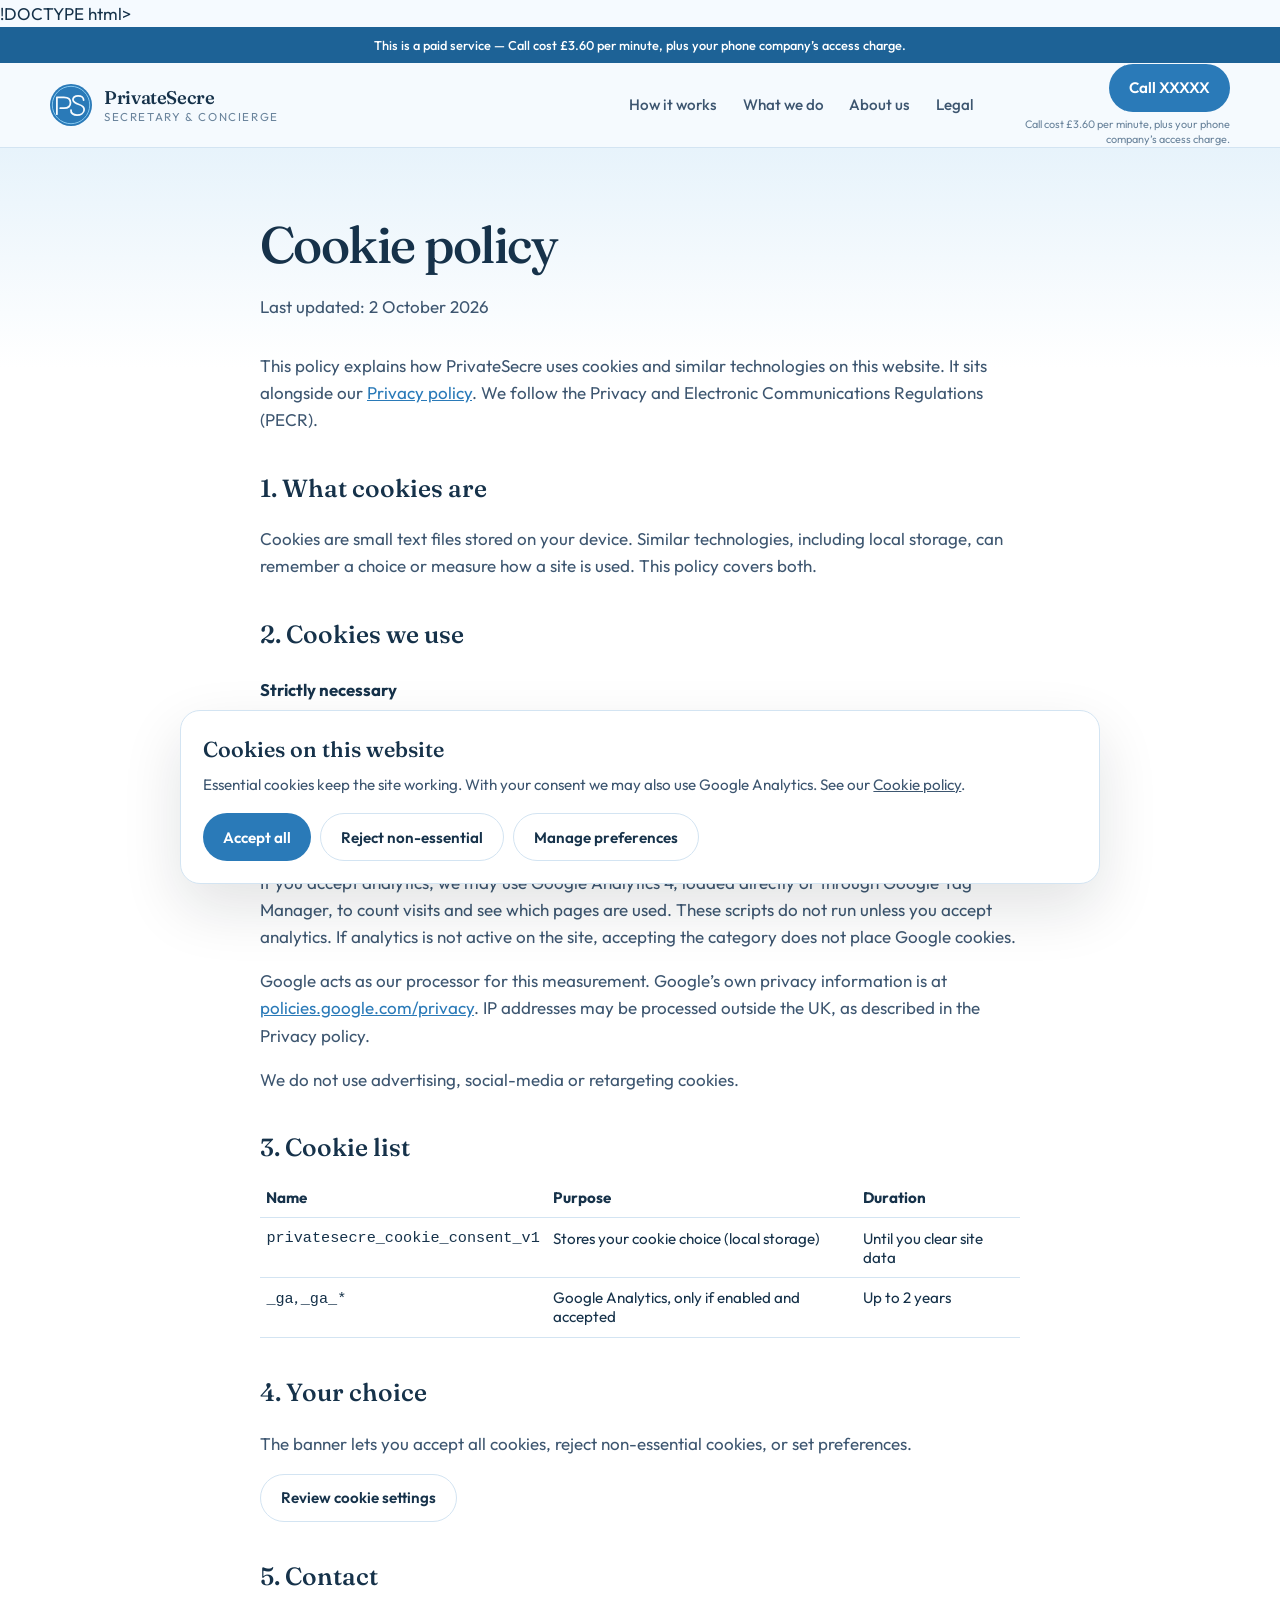
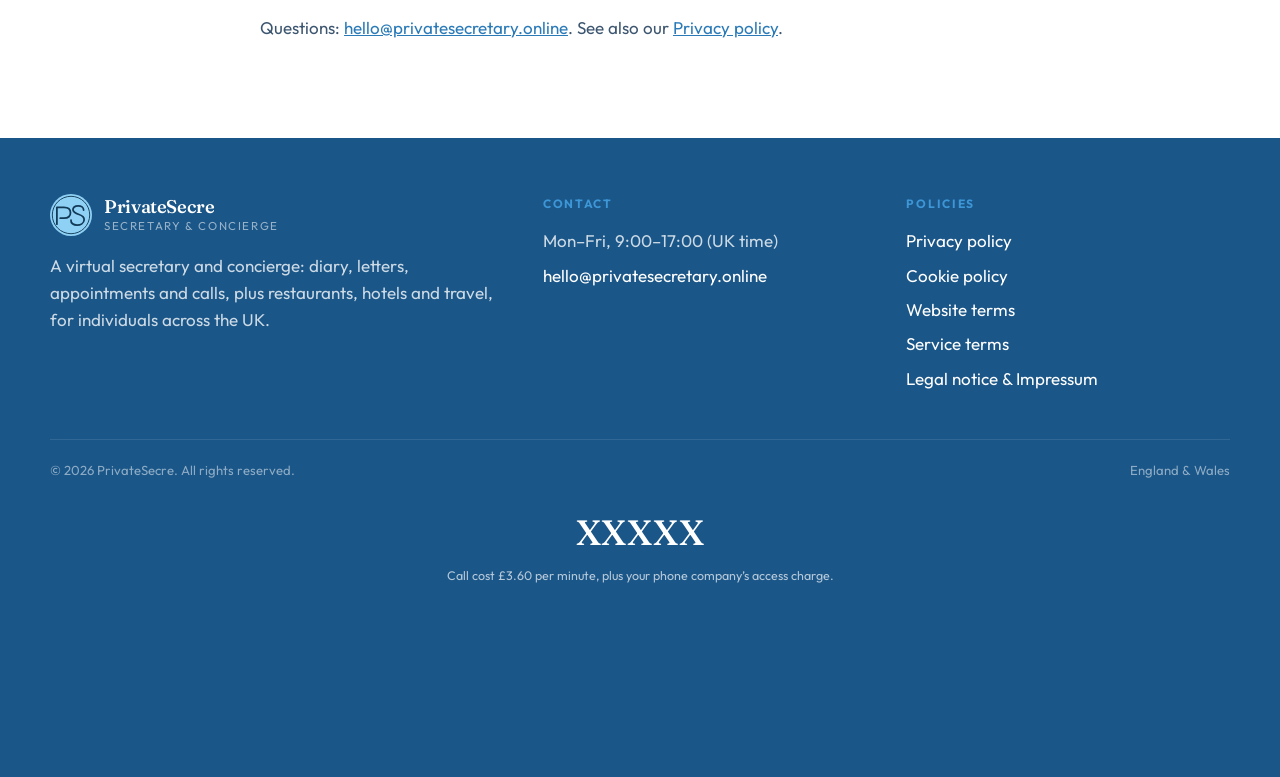
==== commit 7cfdb111: "Replace the mark with a PS seal and shift the site to light blue. Co-authored-by: Cursor <cursoragen" ====
--- a/cookies.html
+++ b/cookies.html
@@ -10,7 +10,7 @@
     <link rel="stylesheet" href="css/styles.css" />
     <link rel="icon" href="favicon.svg" type="image/svg+xml" />
     <link rel="apple-touch-icon" href="favicon.svg" />
-    <meta name="theme-color" content="#1e3c34" />
+    <meta name="theme-color" content="#2a7ab8" />
     <script src="js/config.js" defer></script>
     <script src="js/site.js" defer></script>
   </head>
@@ -19,12 +19,11 @@
       <p class="paid-banner">This is a paid service — Call cost £3.60 per minute, plus your phone company’s access charge.</p>
       <div class="wrap header-bar">
         <a class="logo" href="index.html">
-          <svg class="logo-mark" viewBox="0 0 42 42" aria-hidden="true">
-            <rect width="42" height="42" rx="11" fill="#1e3c34" />
-            <path d="M13 12.5h10.5L30 19v12.2a2.4 2.4 0 0 1-2.4 2.4H13a2.4 2.4 0 0 1-2.4-2.4V14.9a2.4 2.4 0 0 1 2.4-2.4z" fill="none" stroke="#f4efe6" stroke-width="1.5" stroke-linejoin="round" />
-            <path d="M23.5 12.5V19H30" fill="none" stroke="#f4efe6" stroke-width="1.5" stroke-linejoin="round" />
-            <circle cx="18.2" cy="25.6" r="2.05" fill="#c9a36b" />
-            <path d="M18.2 27.7v3.5" stroke="#c9a36b" stroke-width="1.45" stroke-linecap="round" />
+          <svg class="logo-mark" viewBox="0 0 64 64" aria-hidden="true">
+            <circle cx="32" cy="32" r="32" fill="#2a7ab8" />
+            <circle cx="32" cy="32" r="28.5" fill="none" stroke="#8fd0f5" stroke-width="1.4" />
+            <path d="M10.5 46V20.5H21.2c6.4 0 10 3.4 10 8.2 0 4.8-3.6 8.2-10 8.2H15.6" fill="none" stroke="#f7fbfe" stroke-width="2.7" stroke-linecap="round" stroke-linejoin="round" />
+            <path d="M51.2 24.4c0-3.8-3.6-6.4-8.4-6.4-5 0-8.2 2.6-7.8 6.2.5 4.2 4.6 5.6 9.2 7 5 1.6 8.2 4 7.8 8.4-.5 4.8-5.4 7.8-10.8 7.8-5.6 0-9.6-3-9.2-7.4" fill="none" stroke="#f7fbfe" stroke-width="2.7" stroke-linecap="round" stroke-linejoin="round" />
           </svg>
           <span class="logo-text"><strong>PrivateSecre</strong><span>Secretary &amp; Concierge</span></span>
         </a>
@@ -77,7 +76,7 @@
         <div class="footer-grid">
           <div class="footer-brand">
             <a class="logo" href="index.html">
-              <svg class="logo-mark" viewBox="0 0 42 42" aria-hidden="true"><rect width="42" height="42" rx="11" fill="#c9a36b" /><path d="M13 12.5h10.5L30 19v12.2a2.4 2.4 0 0 1-2.4 2.4H13a2.4 2.4 0 0 1-2.4-2.4V14.9a2.4 2.4 0 0 1 2.4-2.4z" fill="none" stroke="#122620" stroke-width="1.5" stroke-linejoin="round" /><path d="M23.5 12.5V19H30" fill="none" stroke="#122620" stroke-width="1.5" stroke-linejoin="round" /><circle cx="18.2" cy="25.6" r="2.05" fill="#122620" /><path d="M18.2 27.7v3.5" stroke="#122620" stroke-width="1.45" stroke-linecap="round" /></svg>
+              <svg class="logo-mark" viewBox="0 0 64 64" aria-hidden="true"><circle cx="32" cy="32" r="32" fill="#8fd0f5" /><circle cx="32" cy="32" r="28.5" fill="none" stroke="#123a56" stroke-width="1.4" /><path d="M10.5 46V20.5H21.2c6.4 0 10 3.4 10 8.2 0 4.8-3.6 8.2-10 8.2H15.6" fill="none" stroke="#123a56" stroke-width="2.7" stroke-linecap="round" stroke-linejoin="round" /><path d="M51.2 24.4c0-3.8-3.6-6.4-8.4-6.4-5 0-8.2 2.6-7.8 6.2.5 4.2 4.6 5.6 9.2 7 5 1.6 8.2 4 7.8 8.4-.5 4.8-5.4 7.8-10.8 7.8-5.6 0-9.6-3-9.2-7.4" fill="none" stroke="#123a56" stroke-width="2.7" stroke-linecap="round" stroke-linejoin="round" /></svg>
               <span class="logo-text"><strong>PrivateSecre</strong><span>Secretary &amp; Concierge</span></span>
             </a>
             <p>A virtual secretary and concierge: diary, letters, appointments and calls, plus restaurants, hotels and travel, for individuals across the UK.</p>
--- a/css/styles.css
+++ b/css/styles.css
@@ -1,14 +1,14 @@
 :root {
-  --ink: #1c1916;
-  --ink-soft: #3e3a34;
-  --muted: #6f6a62;
-  --line: #e4ddd2;
-  --paper: #f4f0e8;
-  --white: #fffcf8;
-  --navy: #1e3c34;
-  --navy-deep: #122620;
-  --gold: #c9a36b;
-  --gold-soft: #f3e8d8;
+  --ink: #16324a;
+  --ink-soft: #3d5670;
+  --muted: #6a849c;
+  --line: #d3e4f2;
+  --paper: #e7f3fb;
+  --white: #f5faff;
+  --navy: #2a7ab8;
+  --navy-deep: #1d6296;
+  --gold: #3d96d6;
+  --gold-soft: #e3f2fc;
   --radius: 18px;
   --shadow: 0 24px 60px rgba(20, 24, 31, 0.12);
   --serif: "Fraunces", "Iowan Old Style", Georgia, serif;
@@ -55,7 +55,7 @@
   position: sticky;
   top: 0;
   z-index: 50;
-  background: rgba(255, 255, 255, 0.94);
+  background: rgba(245, 250, 254, 0.94);
   backdrop-filter: blur(16px);
   border-bottom: 1px solid var(--line);
 }
@@ -191,8 +191,8 @@
 }
 
 .btn-gold {
-  background: var(--gold);
-  color: #1c1916;
+  background: #5eb6ef;
+  color: #0f2d45;
 }
 
 .btn-gold:hover {
@@ -218,8 +218,8 @@
 
 /* ——— Hero ——— */
 .hero {
-  background: var(--navy-deep);
-  color: #fff;
+  background: linear-gradient(165deg, #d4ecfb 0%, #f5faff 48%, #e5f3fc 100%);
+  color: var(--ink);
   padding: 3.5rem 0 4.5rem;
 }
 
@@ -261,7 +261,7 @@
 .hero h1 em {
   font-style: italic;
   font-weight: 480;
-  color: #f4efe6;
+  color: #1d6eab;
 }
 
 .lede {
@@ -272,11 +272,15 @@
 }
 
 .hero .lede {
-  color: rgba(255, 255, 255, 0.78);
+  color: var(--ink-soft);
 }
 
 .hero .hours {
-  color: rgba(255, 255, 255, 0.62);
+  color: var(--muted);
+}
+
+.hero .call-note-light {
+  color: var(--muted);
 }
 
 .hero-actions {
@@ -360,9 +364,9 @@
 }
 
 .hero .trust-row li {
-  background: rgba(255, 255, 255, 0.08);
-  border-color: rgba(255, 255, 255, 0.16);
-  color: rgba(255, 255, 255, 0.86);
+  background: rgba(255, 255, 255, 0.72);
+  border-color: #c5dff0;
+  color: var(--ink-soft);
 }
 
 .hero-stage {
@@ -612,7 +616,7 @@
   display: grid;
   place-items: center;
   background: var(--gold-soft);
-  color: #7a5b2e;
+  color: #1d6eab;
 }
 
 /* ——— Collage, scenes, gallery ——— */
@@ -692,7 +696,7 @@
   content: "";
   position: absolute;
   inset: 0;
-  background: linear-gradient(180deg, transparent 35%, rgba(12, 18, 32, 0.62));
+  background: linear-gradient(180deg, transparent 35%, rgba(18, 58, 96, 0.55));
 }
 
 .scene span {
@@ -1043,7 +1047,7 @@
 
 /* ——— Footer ——— */
 .site-footer {
-  background: #101816;
+  background: #1a5688;
   color: rgba(255, 255, 255, 0.78);
   padding: 3.5rem 0 1.5rem;
 }
@@ -1172,7 +1176,7 @@
 
 .ph {
   background: var(--gold-soft);
-  color: #6b4e24;
+  color: #18527a;
   padding: 0.05em 0.35em;
   border-radius: 4px;
   font-family: ui-monospace, monospace;
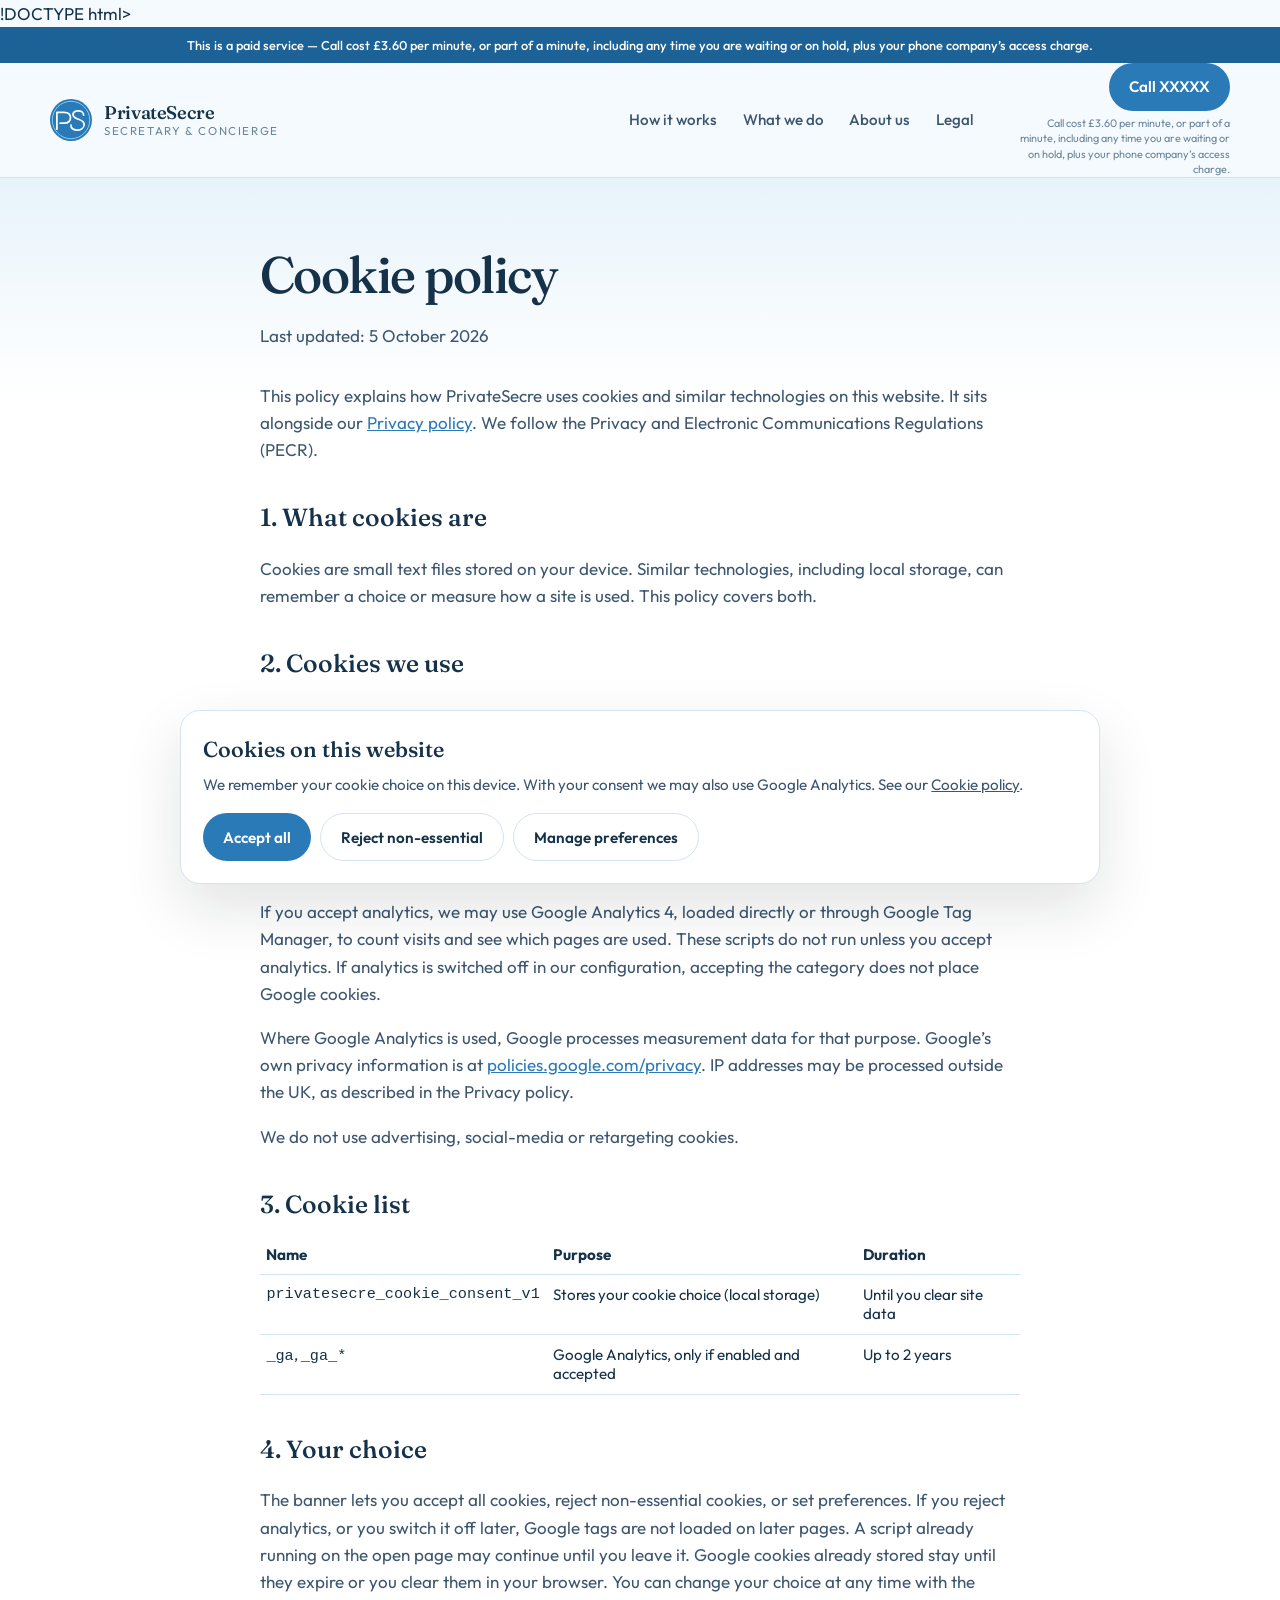
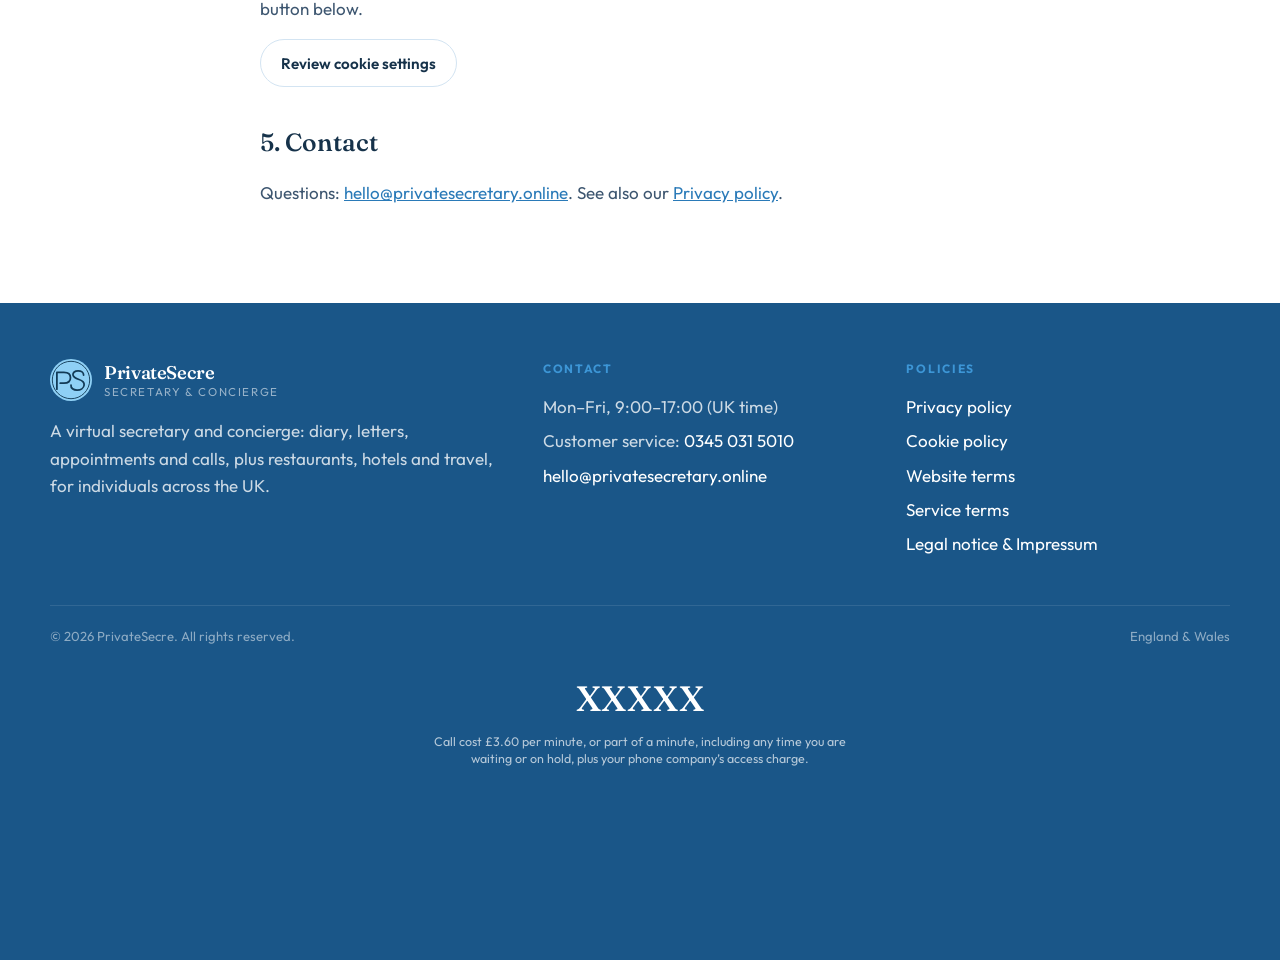
==== commit 3ba6ff8c: "Add the 0345 031 5010 customer service number to the site contact. Co-authored-by: Cursor <cursorage" ====
--- a/cookies.html
+++ b/cookies.html
@@ -16,7 +16,7 @@
   </head>
   <body>
     <header class="site-header">
-      <p class="paid-banner">This is a paid service — Call cost £3.60 per minute, plus your phone company’s access charge.</p>
+      <p class="paid-banner">This is a paid service — Call cost £3.60 per minute, or part of a minute, including any time you are waiting or on hold, plus your phone company’s access charge.</p>
       <div class="wrap header-bar">
         <a class="logo" href="index.html">
           <svg class="logo-mark" viewBox="0 0 64 64" aria-hidden="true">
@@ -38,14 +38,14 @@
         </nav>
         <div class="header-call">
           <a class="btn btn-navy" href="tel:XXXXX">Call XXXXX</a>
-          <p class="call-note">Call cost £3.60 per minute, plus your phone company’s access charge.</p>
+          <p class="call-note">Call cost £3.60 per minute, or part of a minute, including any time you are waiting or on hold, plus your phone company’s access charge.</p>
         </div>
       </div>
     </header>
     <main class="legal">
       <div class="wrap legal-body">
         <h1>Cookie policy</h1>
-        <p class="updated">Last updated: 2 October 2026</p>
+        <p class="updated">Last updated: 5 October 2026</p>
         <p>This policy explains how PrivateSecre uses cookies and similar technologies on this website. It sits alongside our <a href="privacy.html">Privacy policy</a>. We follow the Privacy and Electronic Communications Regulations (PECR).</p>
         <h2>1. What cookies are</h2>
         <p>Cookies are small text files stored on your device. Similar technologies, including local storage, can remember a choice or measure how a site is used. This policy covers both.</p>
@@ -53,8 +53,8 @@
         <h3>Strictly necessary</h3>
         <p>We store your cookie choice so we do not ask you on every page, and so non-essential scripts stay off until you accept them. This does not need consent under PECR. The site does not use this storage for advertising.</p>
         <h3>Analytics</h3>
-        <p>If you accept analytics, we may use Google Analytics 4, loaded directly or through Google Tag Manager, to count visits and see which pages are used. These scripts do not run unless you accept analytics. If analytics is not active on the site, accepting the category does not place Google cookies.</p>
-        <p>Google acts as our processor for this measurement. Google’s own privacy information is at <a href="https://policies.google.com/privacy" rel="noopener noreferrer">policies.google.com/privacy</a>. IP addresses may be processed outside the UK, as described in the Privacy policy.</p>
+        <p>If you accept analytics, we may use Google Analytics 4, loaded directly or through Google Tag Manager, to count visits and see which pages are used. These scripts do not run unless you accept analytics. If analytics is switched off in our configuration, accepting the category does not place Google cookies.</p>
+        <p>Where Google Analytics is used, Google processes measurement data for that purpose. Google’s own privacy information is at <a href="https://policies.google.com/privacy" rel="noopener noreferrer">policies.google.com/privacy</a>. IP addresses may be processed outside the UK, as described in the Privacy policy.</p>
         <p>We do not use advertising, social-media or retargeting cookies.</p>
         <h2>3. Cookie list</h2>
         <table class="cookie-table">
@@ -65,7 +65,7 @@
           </tbody>
         </table>
         <h2>4. Your choice</h2>
-        <p>The banner lets you accept all cookies, reject non-essential cookies, or set preferences.</p>
+        <p>The banner lets you accept all cookies, reject non-essential cookies, or set preferences. If you reject analytics, or you switch it off later, Google tags are not loaded on later pages. A script already running on the open page may continue until you leave it. Google cookies already stored stay until they expire or you clear them in your browser. You can change your choice at any time with the button below.</p>
         <p><button type="button" class="btn btn-ghost" onclick="window.PRIVATESECRE_COOKIES && window.PRIVATESECRE_COOKIES.reopenBanner()">Review cookie settings</button></p>
         <h2>5. Contact</h2>
         <p>Questions: <a href="mailto:hello@privatesecretary.online">hello@privatesecretary.online</a>. See also our <a href="privacy.html">Privacy policy</a>.</p>
@@ -85,6 +85,7 @@
             <h2>Contact</h2>
             <ul>
               <li>Mon–Fri, 9:00–17:00 (UK time)</li>
+              <li>Customer service: <a href="tel:+443450315010">0345 031 5010</a></li>
               <li><a href="mailto:hello@privatesecretary.online">hello@privatesecretary.online</a></li>
             </ul>
           </div>
@@ -105,14 +106,14 @@
         </div>
         <div class="footer-cta">
           <p class="footer-phone"><a href="tel:XXXXX">XXXXX</a></p>
-          <p class="call-note call-note-light">Call cost £3.60 per minute, plus your phone company’s access charge.</p>
+          <p class="call-note call-note-light">Call cost £3.60 per minute, or part of a minute, including any time you are waiting or on hold, plus your phone company’s access charge.</p>
         </div>
       </div>
     </footer>
     <div id="cookie-banner" class="cookie-banner" role="dialog" aria-labelledby="cookie-title">
       <div class="cookie-card">
         <h2 id="cookie-title">Cookies on this website</h2>
-        <p>Essential cookies keep the site working. With your consent we may also use Google Analytics. See our <a href="cookies.html">Cookie policy</a>.</p>
+        <p>We remember your cookie choice on this device. With your consent we may also use Google Analytics. See our <a href="cookies.html">Cookie policy</a>.</p>
         <div class="cookie-actions">
           <button type="button" class="btn btn-navy" data-cookie-accept-all>Accept all</button>
           <button type="button" class="btn btn-ghost" data-cookie-reject>Reject non-essential</button>
@@ -125,7 +126,7 @@
           </div>
           <div class="cookie-option">
             <input type="checkbox" id="cookie-analytics" />
-            <div><label for="cookie-analytics">Analytics (Google)</label><p>Loaded only if you consent and tracking is switched on in our configuration.</p></div>
+            <div><label for="cookie-analytics">Analytics (Google)</label><p>Loaded only if you consent, and only if analytics is switched on in our configuration.</p></div>
           </div>
           <button type="button" class="btn btn-navy" data-cookie-save>Save preferences</button>
         </div>
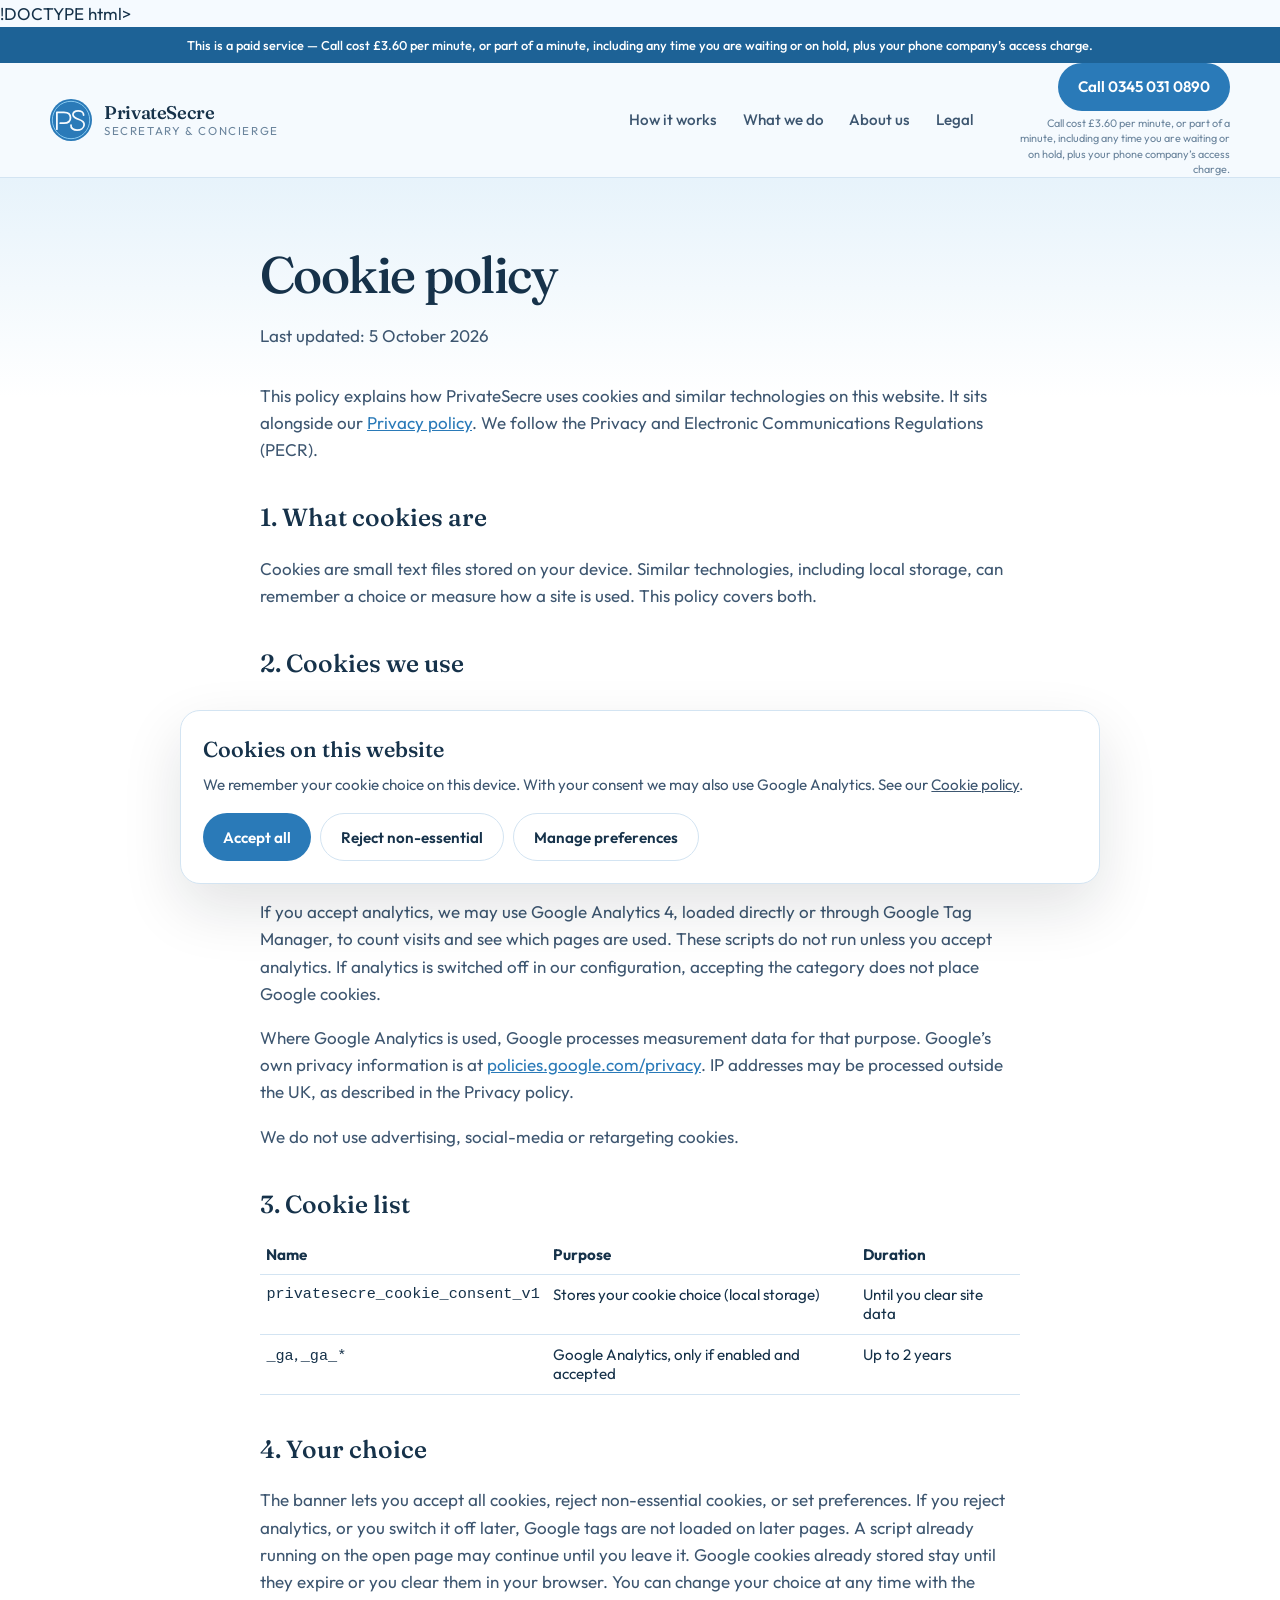
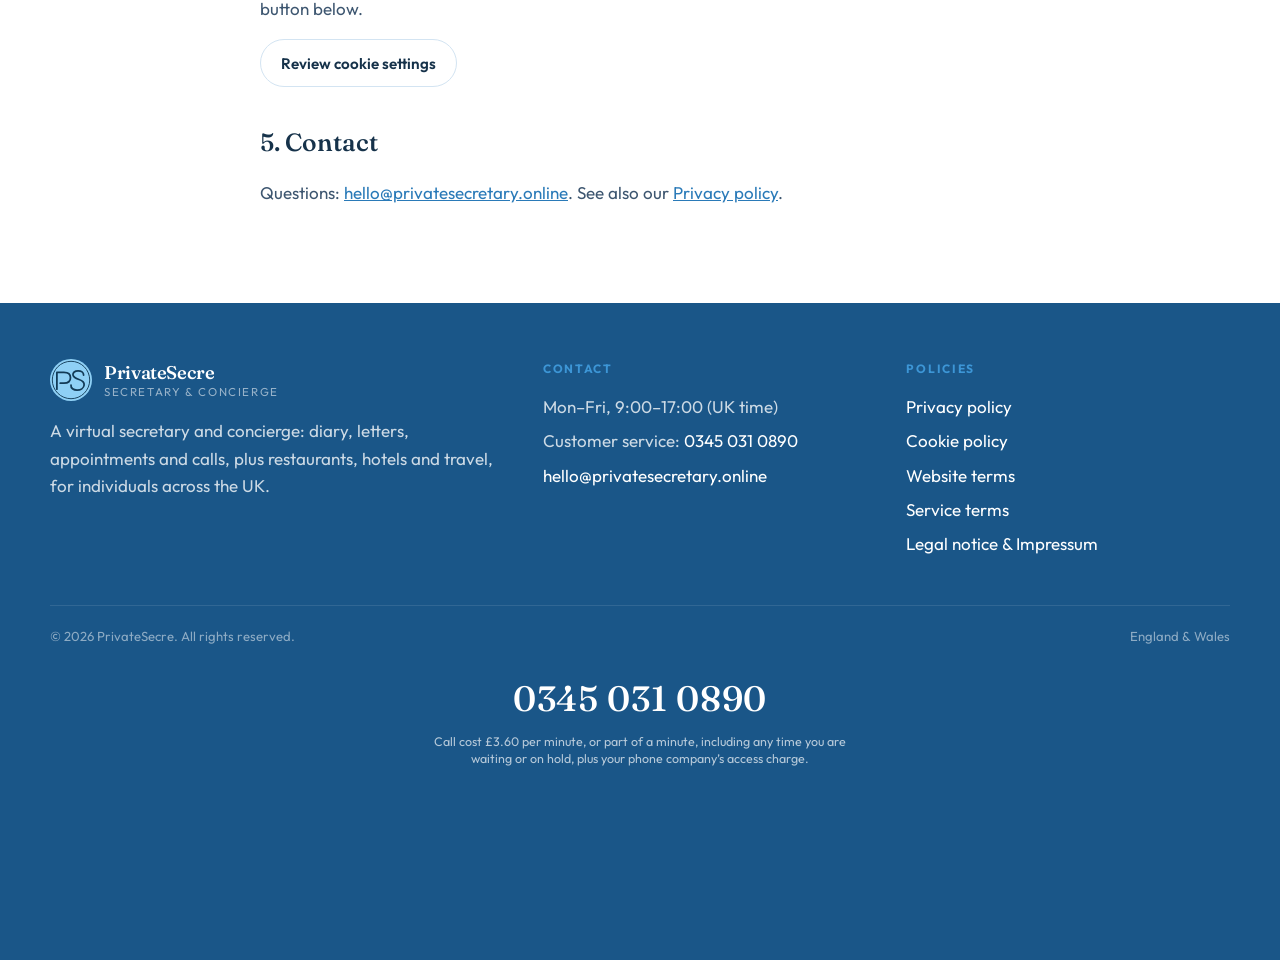
==== commit 0184143a: "Show 0345 031 0890 instead of the XXXXX placeholder." ====
--- a/cookies.html
+++ b/cookies.html
@@ -37,7 +37,7 @@
           <a href="legal.html">Legal</a>
         </nav>
         <div class="header-call">
-          <a class="btn btn-navy" href="tel:XXXXX">Call XXXXX</a>
+          <a class="btn btn-navy" href="tel:+443450310890">Call 0345 031 0890</a>
           <p class="call-note">Call cost £3.60 per minute, or part of a minute, including any time you are waiting or on hold, plus your phone company’s access charge.</p>
         </div>
       </div>
@@ -85,7 +85,7 @@
             <h2>Contact</h2>
             <ul>
               <li>Mon–Fri, 9:00–17:00 (UK time)</li>
-              <li>Customer service: <a href="tel:+443450315010">0345 031 5010</a></li>
+              <li>Customer service: <a href="tel:+443450310890">0345 031 0890</a></li>
               <li><a href="mailto:hello@privatesecretary.online">hello@privatesecretary.online</a></li>
             </ul>
           </div>
@@ -105,7 +105,7 @@
           <span>England &amp; Wales</span>
         </div>
         <div class="footer-cta">
-          <p class="footer-phone"><a href="tel:XXXXX">XXXXX</a></p>
+          <p class="footer-phone"><a href="tel:+443450310890">0345 031 0890</a></p>
           <p class="call-note call-note-light">Call cost £3.60 per minute, or part of a minute, including any time you are waiting or on hold, plus your phone company’s access charge.</p>
         </div>
       </div>
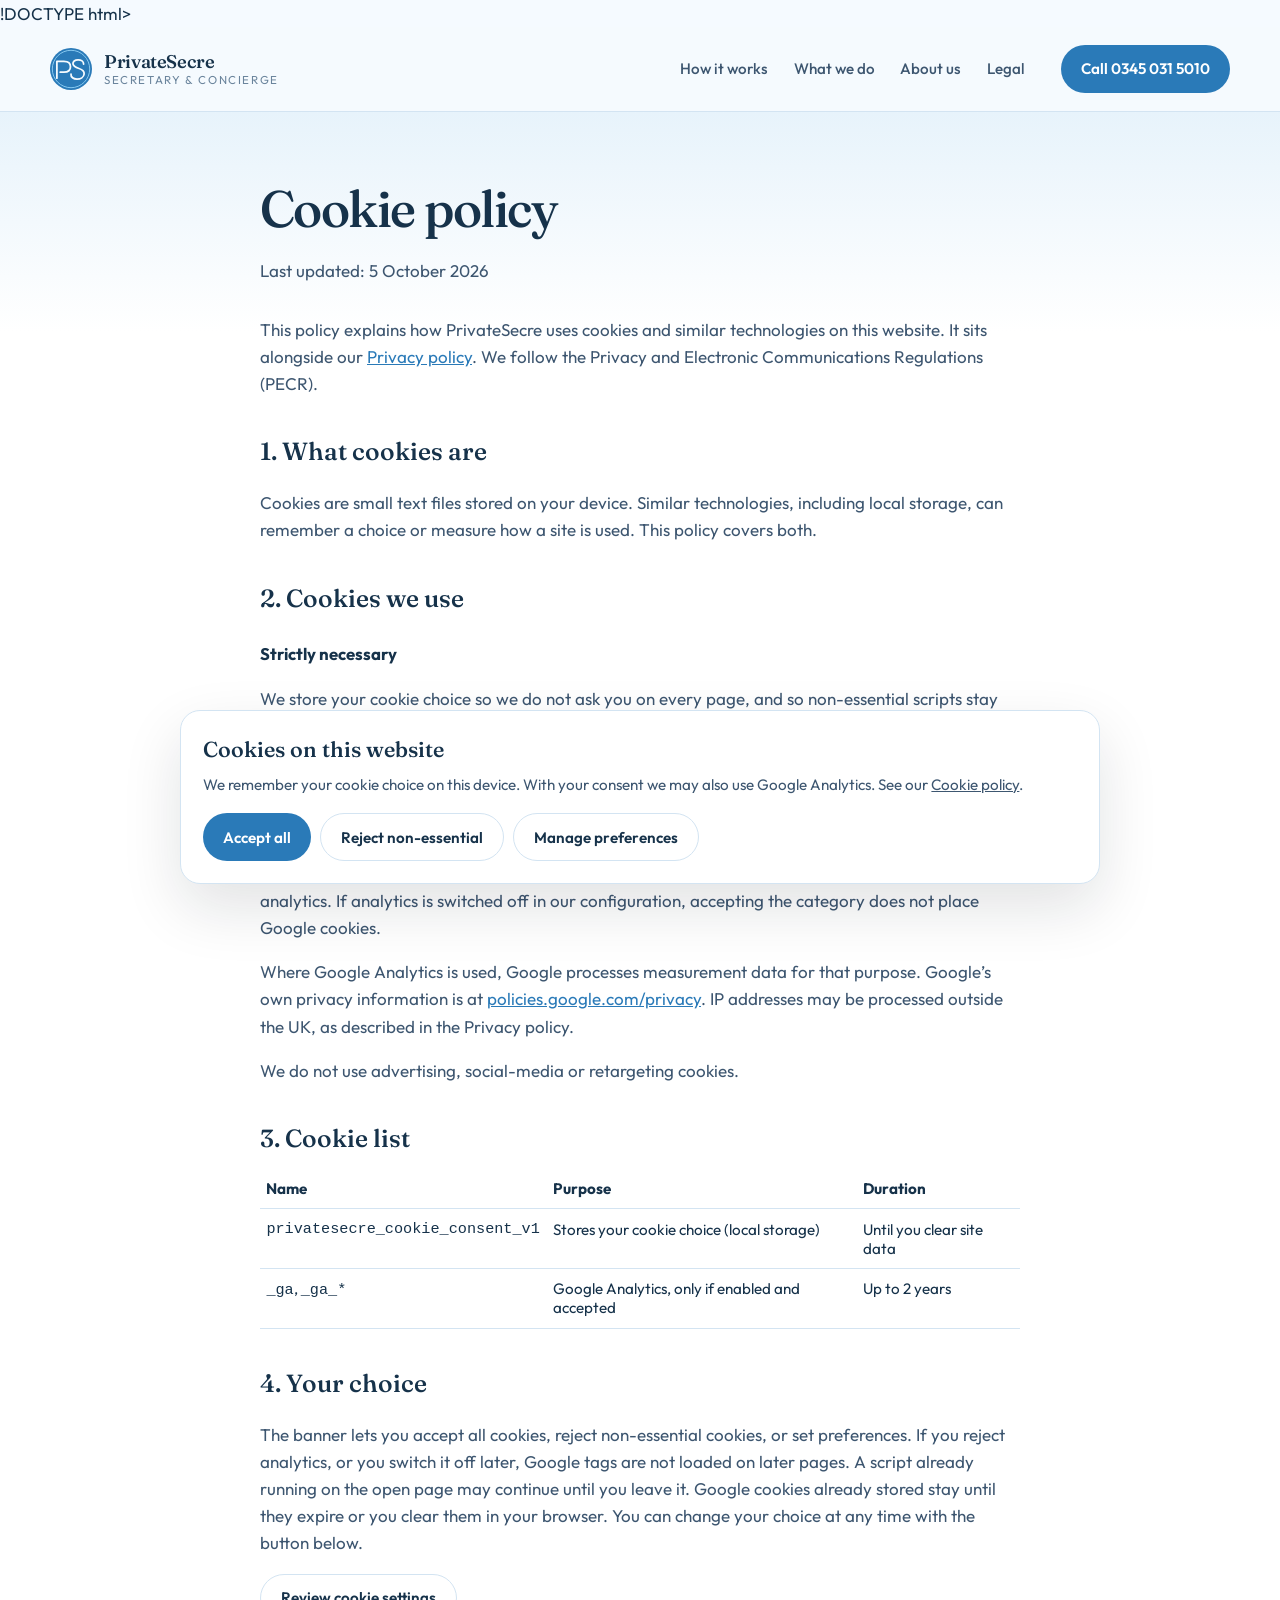
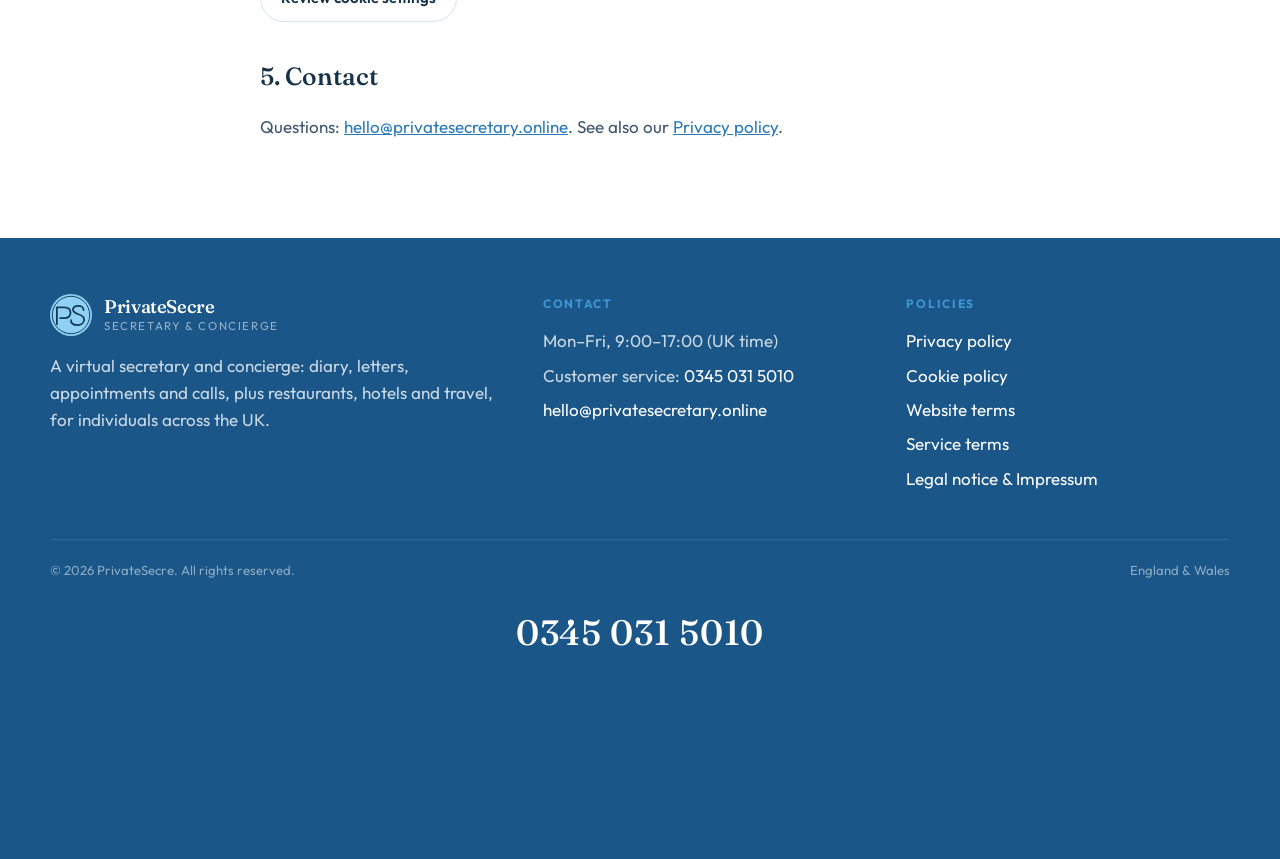
==== commit 0ef83f75: "Show 0345 031 5010 as the Private Secretary number and drop the premium-rate line under 0345 numbers" ====
--- a/cookies.html
+++ b/cookies.html
@@ -16,7 +16,6 @@
   </head>
   <body>
     <header class="site-header">
-      <p class="paid-banner">This is a paid service — Call cost £3.60 per minute, or part of a minute, including any time you are waiting or on hold, plus your phone company’s access charge.</p>
       <div class="wrap header-bar">
         <a class="logo" href="index.html">
           <svg class="logo-mark" viewBox="0 0 64 64" aria-hidden="true">
@@ -37,8 +36,7 @@
           <a href="legal.html">Legal</a>
         </nav>
         <div class="header-call">
-          <a class="btn btn-navy" href="tel:+443450310890">Call 0345 031 0890</a>
-          <p class="call-note">Call cost £3.60 per minute, or part of a minute, including any time you are waiting or on hold, plus your phone company’s access charge.</p>
+          <a class="btn btn-navy" href="tel:+443450315010">Call 0345 031 5010</a>
         </div>
       </div>
     </header>
@@ -85,7 +83,7 @@
             <h2>Contact</h2>
             <ul>
               <li>Mon–Fri, 9:00–17:00 (UK time)</li>
-              <li>Customer service: <a href="tel:+443450310890">0345 031 0890</a></li>
+              <li>Customer service: <a href="tel:+443450315010">0345 031 5010</a></li>
               <li><a href="mailto:hello@privatesecretary.online">hello@privatesecretary.online</a></li>
             </ul>
           </div>
@@ -105,8 +103,7 @@
           <span>England &amp; Wales</span>
         </div>
         <div class="footer-cta">
-          <p class="footer-phone"><a href="tel:+443450310890">0345 031 0890</a></p>
-          <p class="call-note call-note-light">Call cost £3.60 per minute, or part of a minute, including any time you are waiting or on hold, plus your phone company’s access charge.</p>
+          <p class="footer-phone"><a href="tel:+443450315010">0345 031 5010</a></p>
         </div>
       </div>
     </footer>
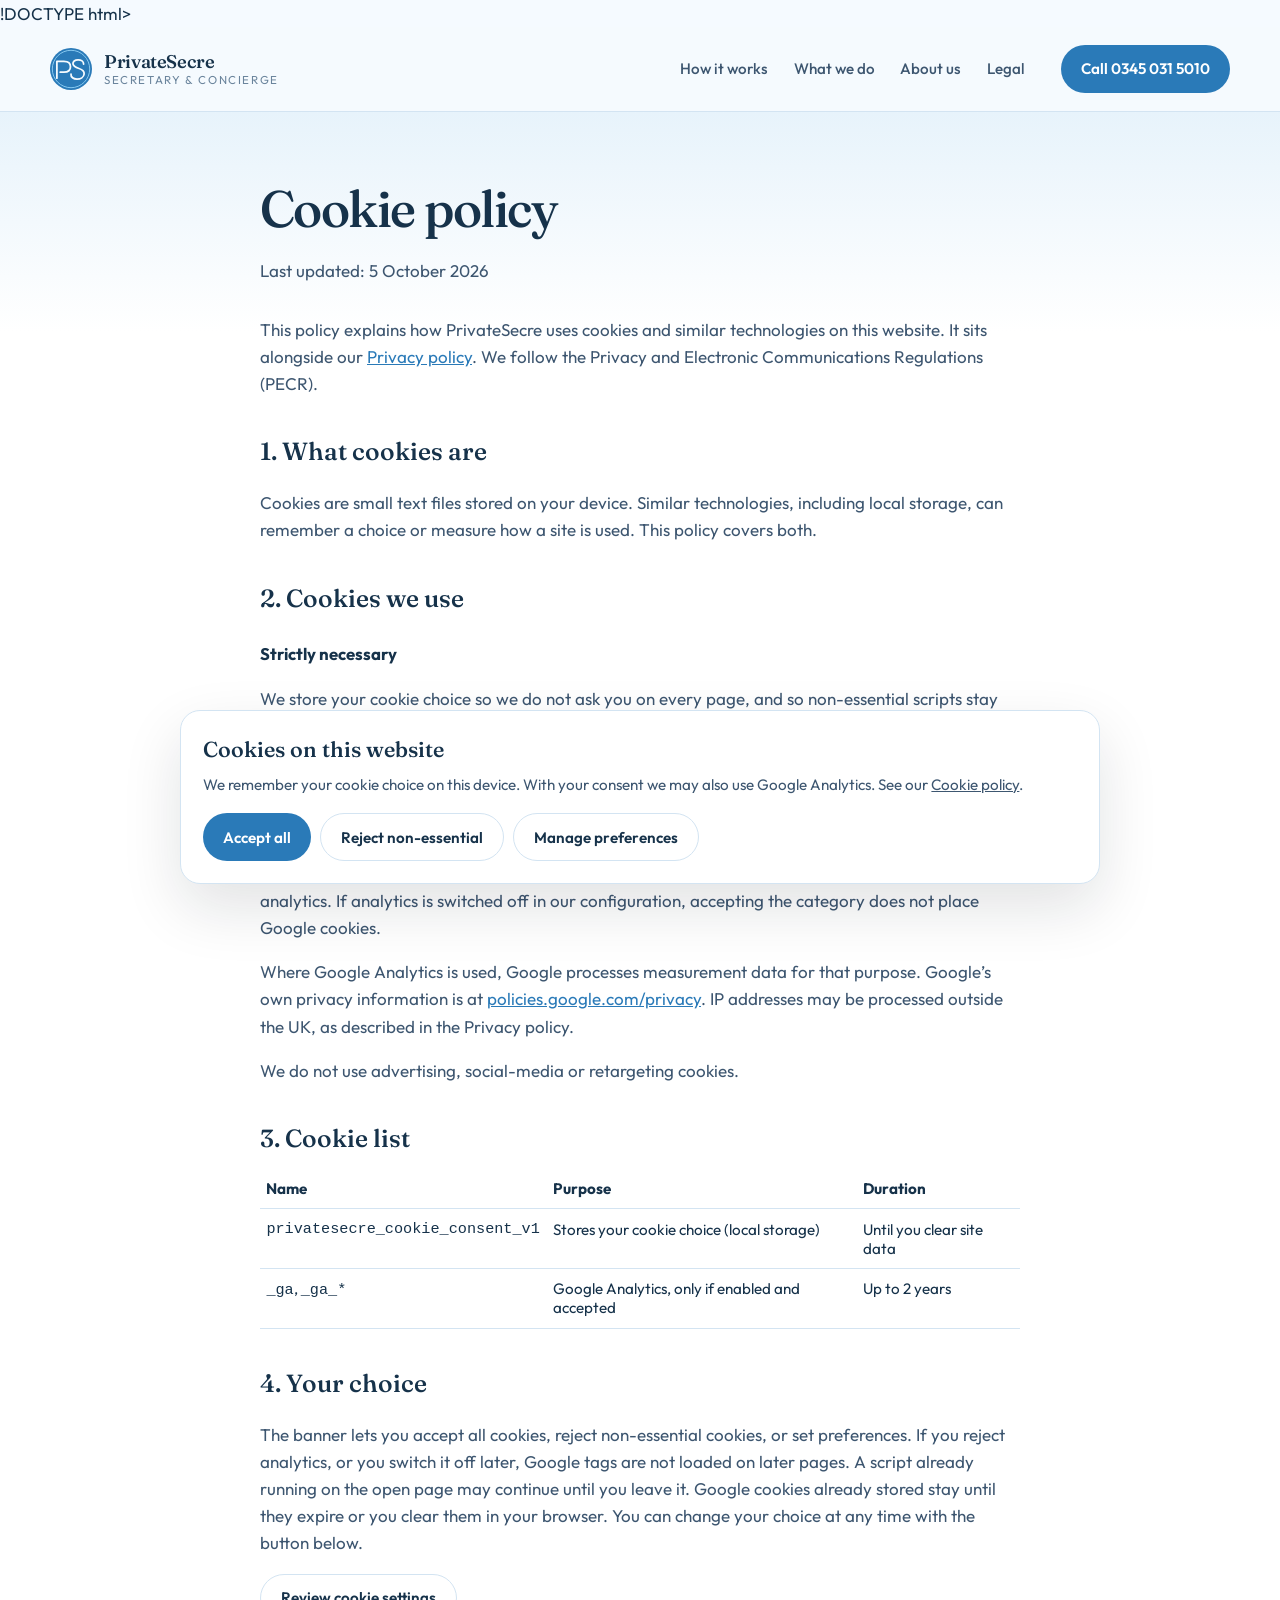
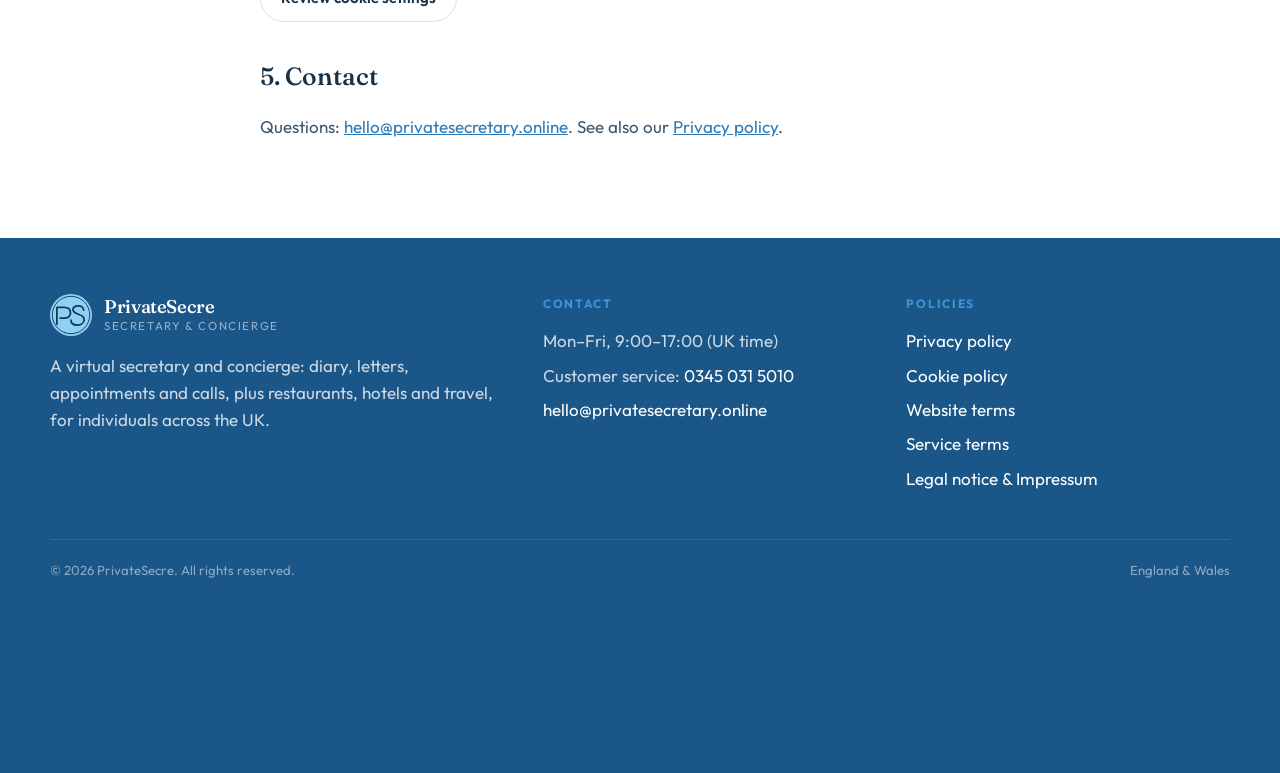
==== commit 8c3709a3: "Remove the large phone number from the footer. Co-authored-by: Cursor <cursoragent@cursor.com>" ====
--- a/cookies.html
+++ b/cookies.html
@@ -102,9 +102,6 @@
           <span>&copy; 2026 PrivateSecre. All rights reserved.</span>
           <span>England &amp; Wales</span>
         </div>
-        <div class="footer-cta">
-          <p class="footer-phone"><a href="tel:+443450315010">0345 031 5010</a></p>
-        </div>
       </div>
     </footer>
     <div id="cookie-banner" class="cookie-banner" role="dialog" aria-labelledby="cookie-title">
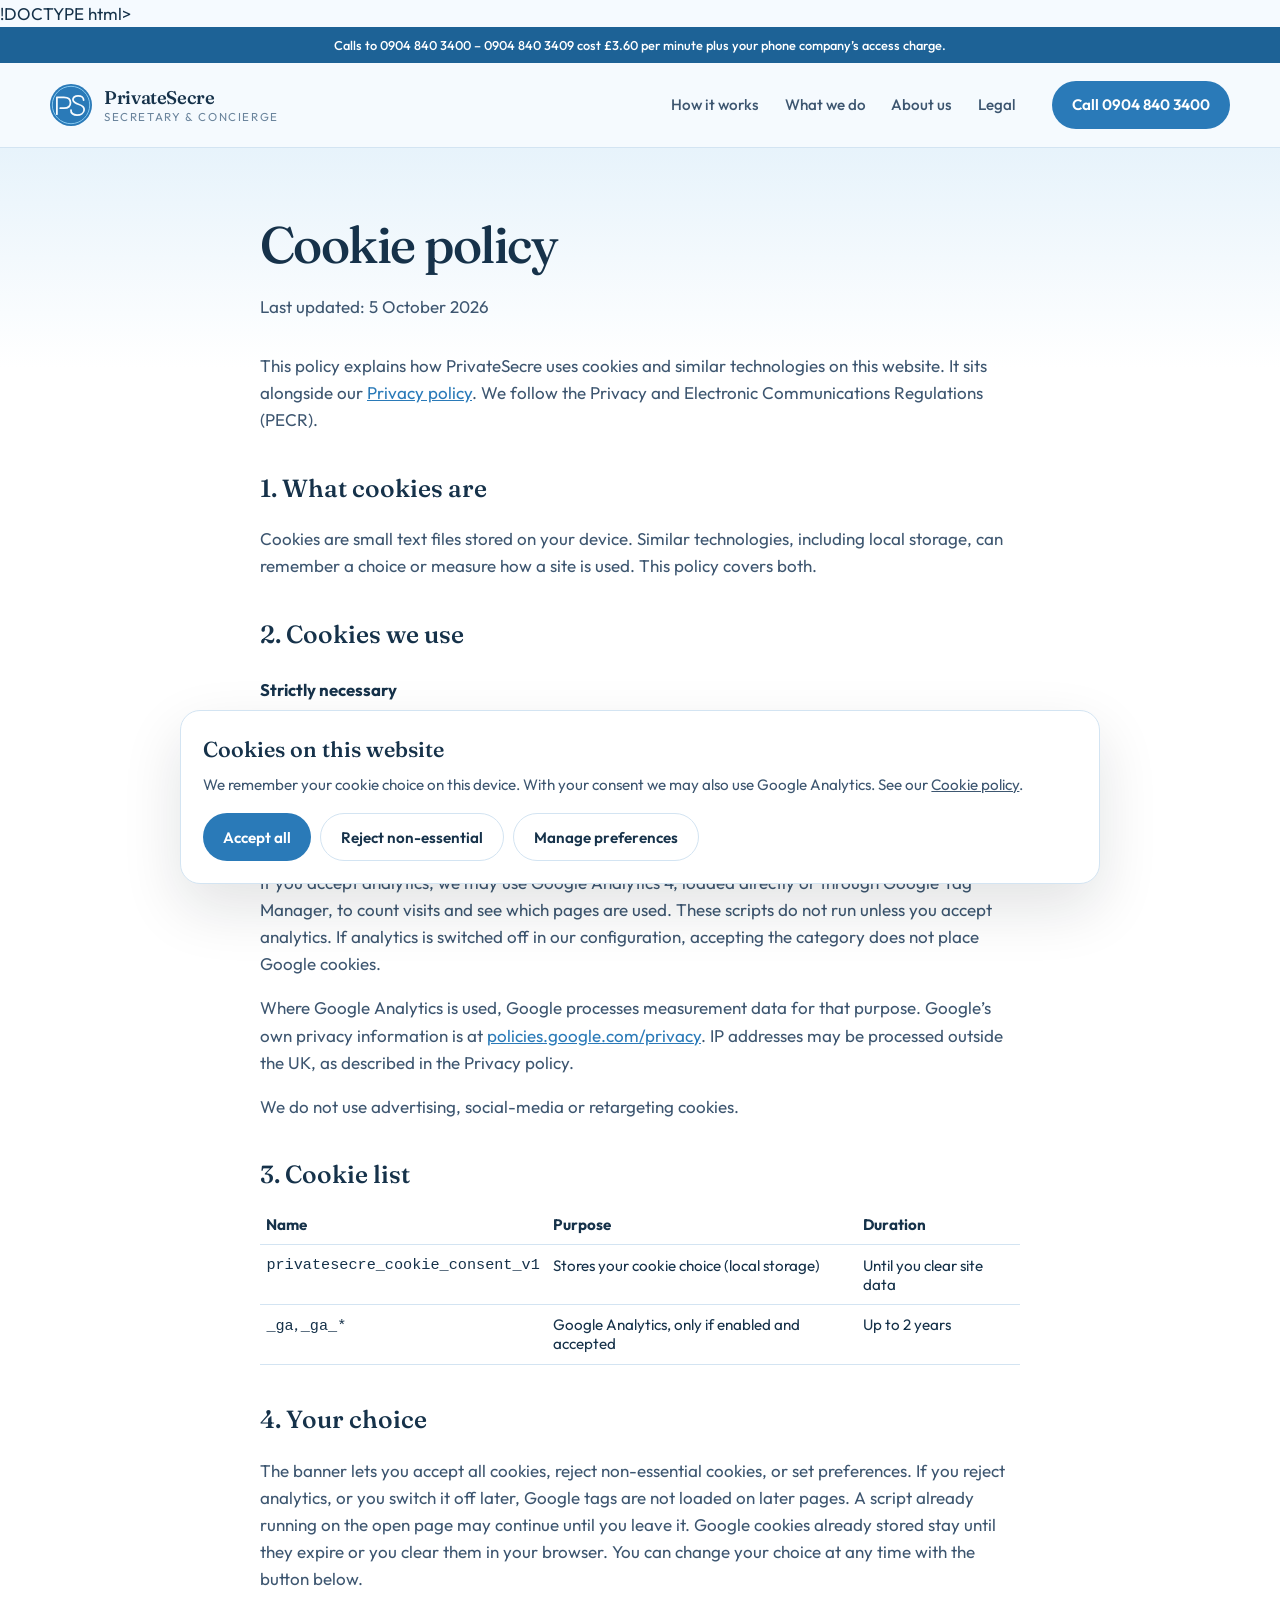
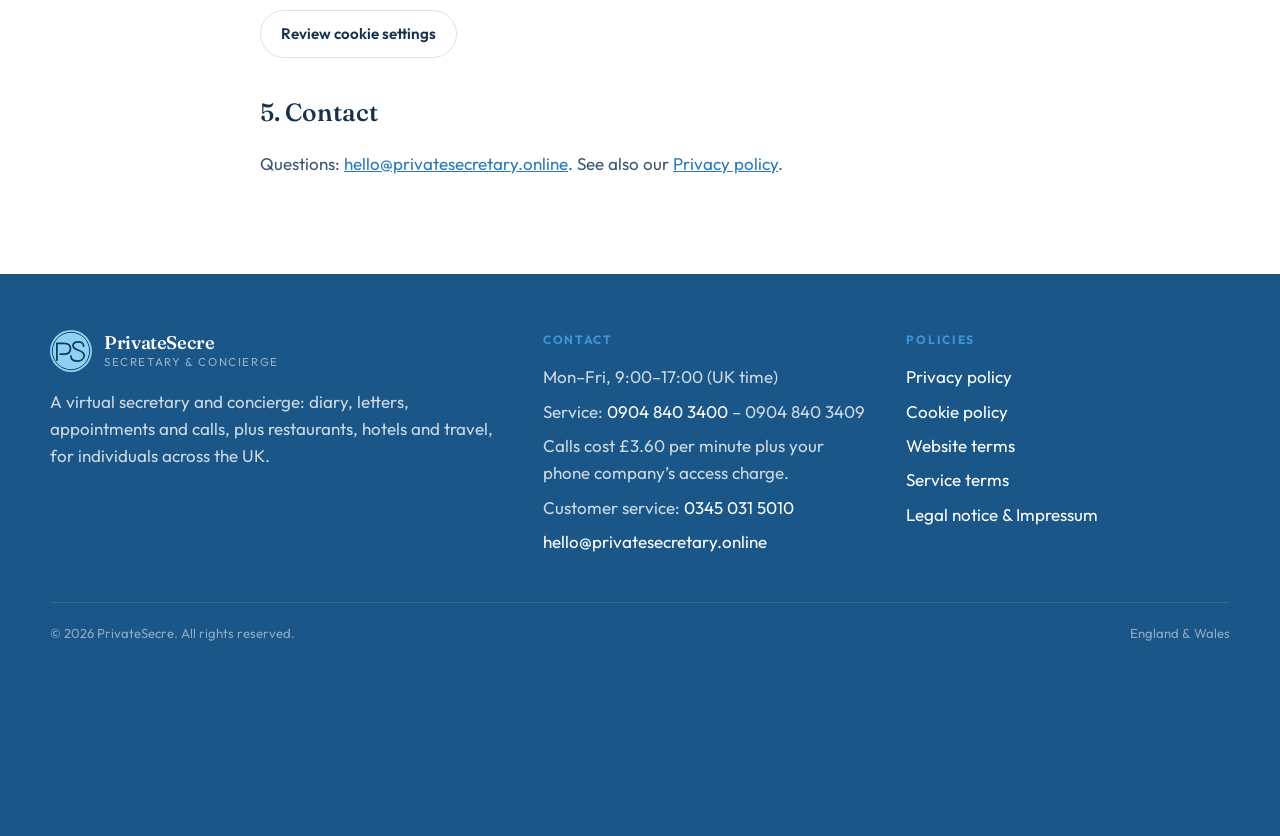
==== commit ce6dce1a: "Show the 0904 840 3400-3409 service numbers at 3.60 pounds per minute. Co-authored-by: Cursor <curso" ====
--- a/cookies.html
+++ b/cookies.html
@@ -16,6 +16,7 @@
   </head>
   <body>
     <header class="site-header">
+      <p class="paid-banner">Calls to 0904 840 3400 – 0904 840 3409 cost £3.60 per minute plus your phone company’s access charge.</p>
       <div class="wrap header-bar">
         <a class="logo" href="index.html">
           <svg class="logo-mark" viewBox="0 0 64 64" aria-hidden="true">
@@ -36,7 +37,7 @@
           <a href="legal.html">Legal</a>
         </nav>
         <div class="header-call">
-          <a class="btn btn-navy" href="tel:+443450315010">Call 0345 031 5010</a>
+          <a class="btn btn-navy" href="tel:+449048403400">Call 0904 840 3400</a>
         </div>
       </div>
     </header>
@@ -83,6 +84,8 @@
             <h2>Contact</h2>
             <ul>
               <li>Mon–Fri, 9:00–17:00 (UK time)</li>
+              <li>Service: <a href="tel:+449048403400">0904 840 3400</a> – 0904 840 3409</li>
+              <li>Calls cost £3.60 per minute plus your phone company’s access charge.</li>
               <li>Customer service: <a href="tel:+443450315010">0345 031 5010</a></li>
               <li><a href="mailto:hello@privatesecretary.online">hello@privatesecretary.online</a></li>
             </ul>
--- a/css/styles.css
+++ b/css/styles.css
@@ -1030,9 +1030,11 @@
   display: block;
   margin: 0 0 1rem;
   font-family: var(--serif);
-  font-size: clamp(1.8rem, 3vw, 2.4rem);
+  font-size: clamp(1.25rem, 2.1vw, 1.7rem);
+  line-height: 1.2;
   text-decoration: none;
   letter-spacing: 0.01em;
+  color: #fff;
 }
 
 .call-side small {
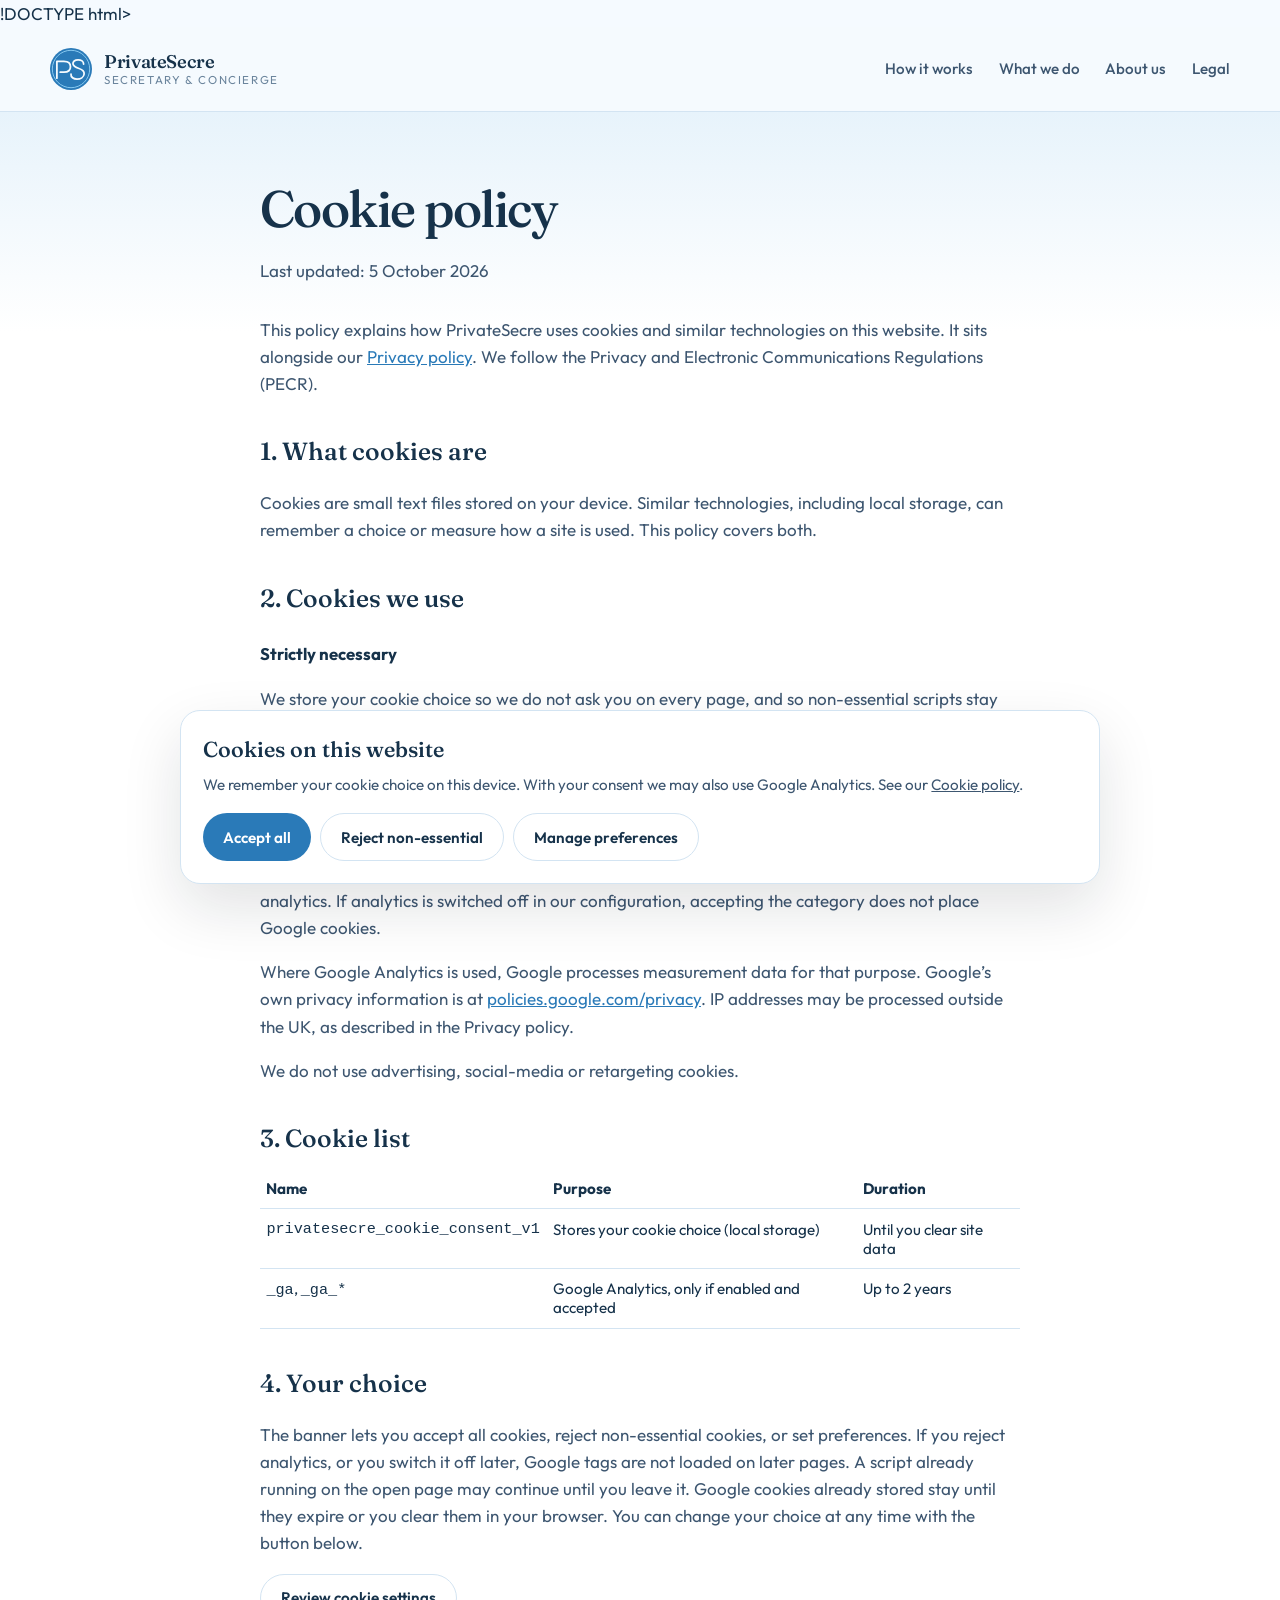
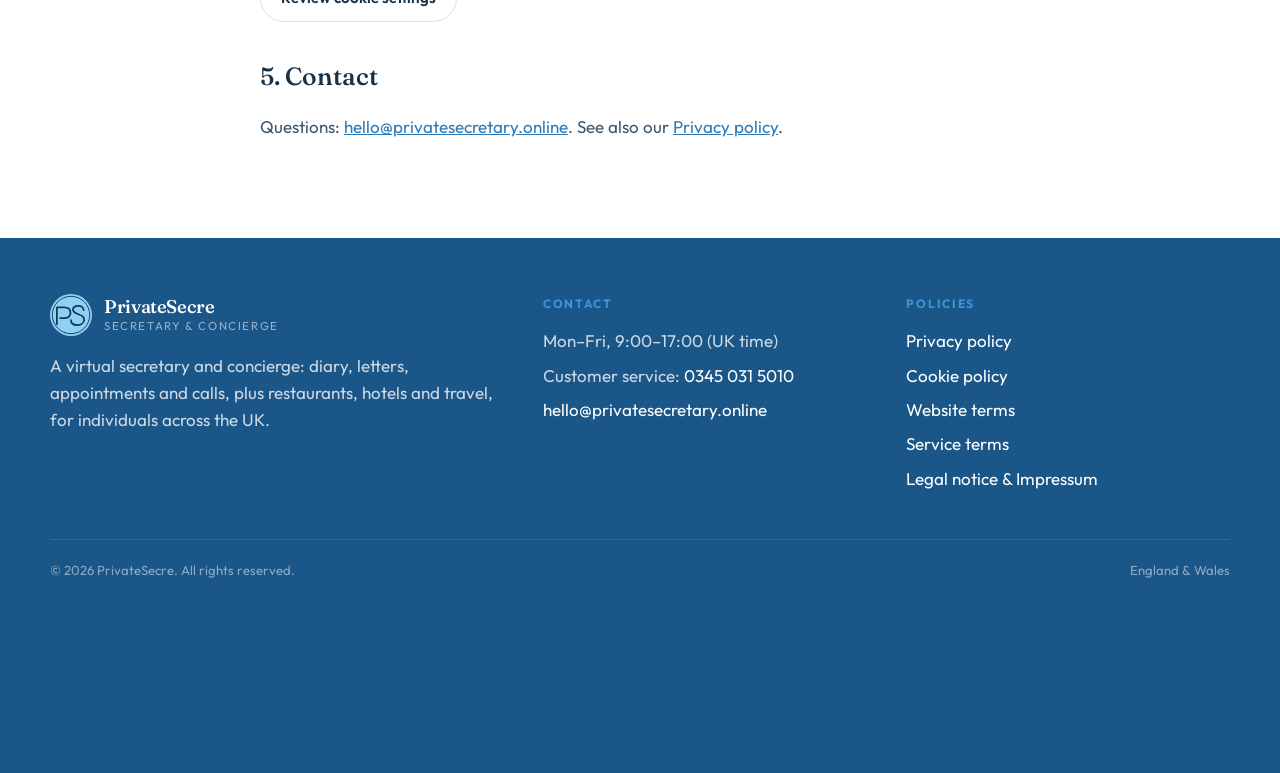
==== commit d11b7df7: "Announce 0904 840 3400 once at the end, with the call cost in black underneath. Co-authored-by: Curs" ====
--- a/cookies.html
+++ b/cookies.html
@@ -16,7 +16,6 @@
   </head>
   <body>
     <header class="site-header">
-      <p class="paid-banner">Calls to 0904 840 3400 – 0904 840 3409 cost £3.60 per minute plus your phone company’s access charge.</p>
       <div class="wrap header-bar">
         <a class="logo" href="index.html">
           <svg class="logo-mark" viewBox="0 0 64 64" aria-hidden="true">
@@ -36,9 +35,6 @@
           <a href="index.html#about">About us</a>
           <a href="legal.html">Legal</a>
         </nav>
-        <div class="header-call">
-          <a class="btn btn-navy" href="tel:+449048403400">Call 0904 840 3400</a>
-        </div>
       </div>
     </header>
     <main class="legal">
@@ -84,8 +80,6 @@
             <h2>Contact</h2>
             <ul>
               <li>Mon–Fri, 9:00–17:00 (UK time)</li>
-              <li>Service: <a href="tel:+449048403400">0904 840 3400</a> – 0904 840 3409</li>
-              <li>Calls cost £3.60 per minute plus your phone company’s access charge.</li>
               <li>Customer service: <a href="tel:+443450315010">0345 031 5010</a></li>
               <li><a href="mailto:hello@privatesecretary.online">hello@privatesecretary.online</a></li>
             </ul>
--- a/css/styles.css
+++ b/css/styles.css
@@ -62,13 +62,13 @@
 
 .paid-banner {
   margin: 0;
-  padding: 0.55rem 1.25rem;
+  padding: 0.7rem 1.25rem;
   background: var(--navy-deep);
   color: #fff;
   text-align: center;
-  font-size: 0.8rem;
+  font-size: 1.05rem;
   line-height: 1.45;
-  font-weight: 500;
+  font-weight: 600;
 }
 
 .header-bar {
@@ -305,10 +305,49 @@
 
 .call-note {
   margin: 0;
-  max-width: 26rem;
-  font-size: 0.78rem;
+  max-width: 36rem;
+  font-size: 1.35rem;
   line-height: 1.4;
-  color: var(--muted);
+  font-weight: 700;
+  color: #000;
+}
+
+.call-end {
+  display: flex;
+  flex-direction: column;
+  align-items: flex-start;
+  gap: 0.9rem;
+  padding: 3.25rem 0;
+}
+
+.call-end h2 {
+  margin: 0;
+  font-family: var(--serif);
+  font-weight: 500;
+  font-size: clamp(2rem, 3vw, 2.8rem);
+  letter-spacing: -0.03em;
+  line-height: 1.08;
+  color: #fff;
+}
+
+.call-end > p:not(.call-note) {
+  margin: 0;
+  max-width: 40rem;
+  color: #fff;
+}
+
+.legal .call-note {
+  max-width: none;
+  margin: 1rem 0 1.25rem;
+}
+
+.call-band .call-note {
+  margin: 0;
+  padding: 0.85rem 1rem;
+  background: #fff;
+  color: #000;
+  text-align: left;
+  border-radius: 10px;
 }
 
 .call-note-light {
